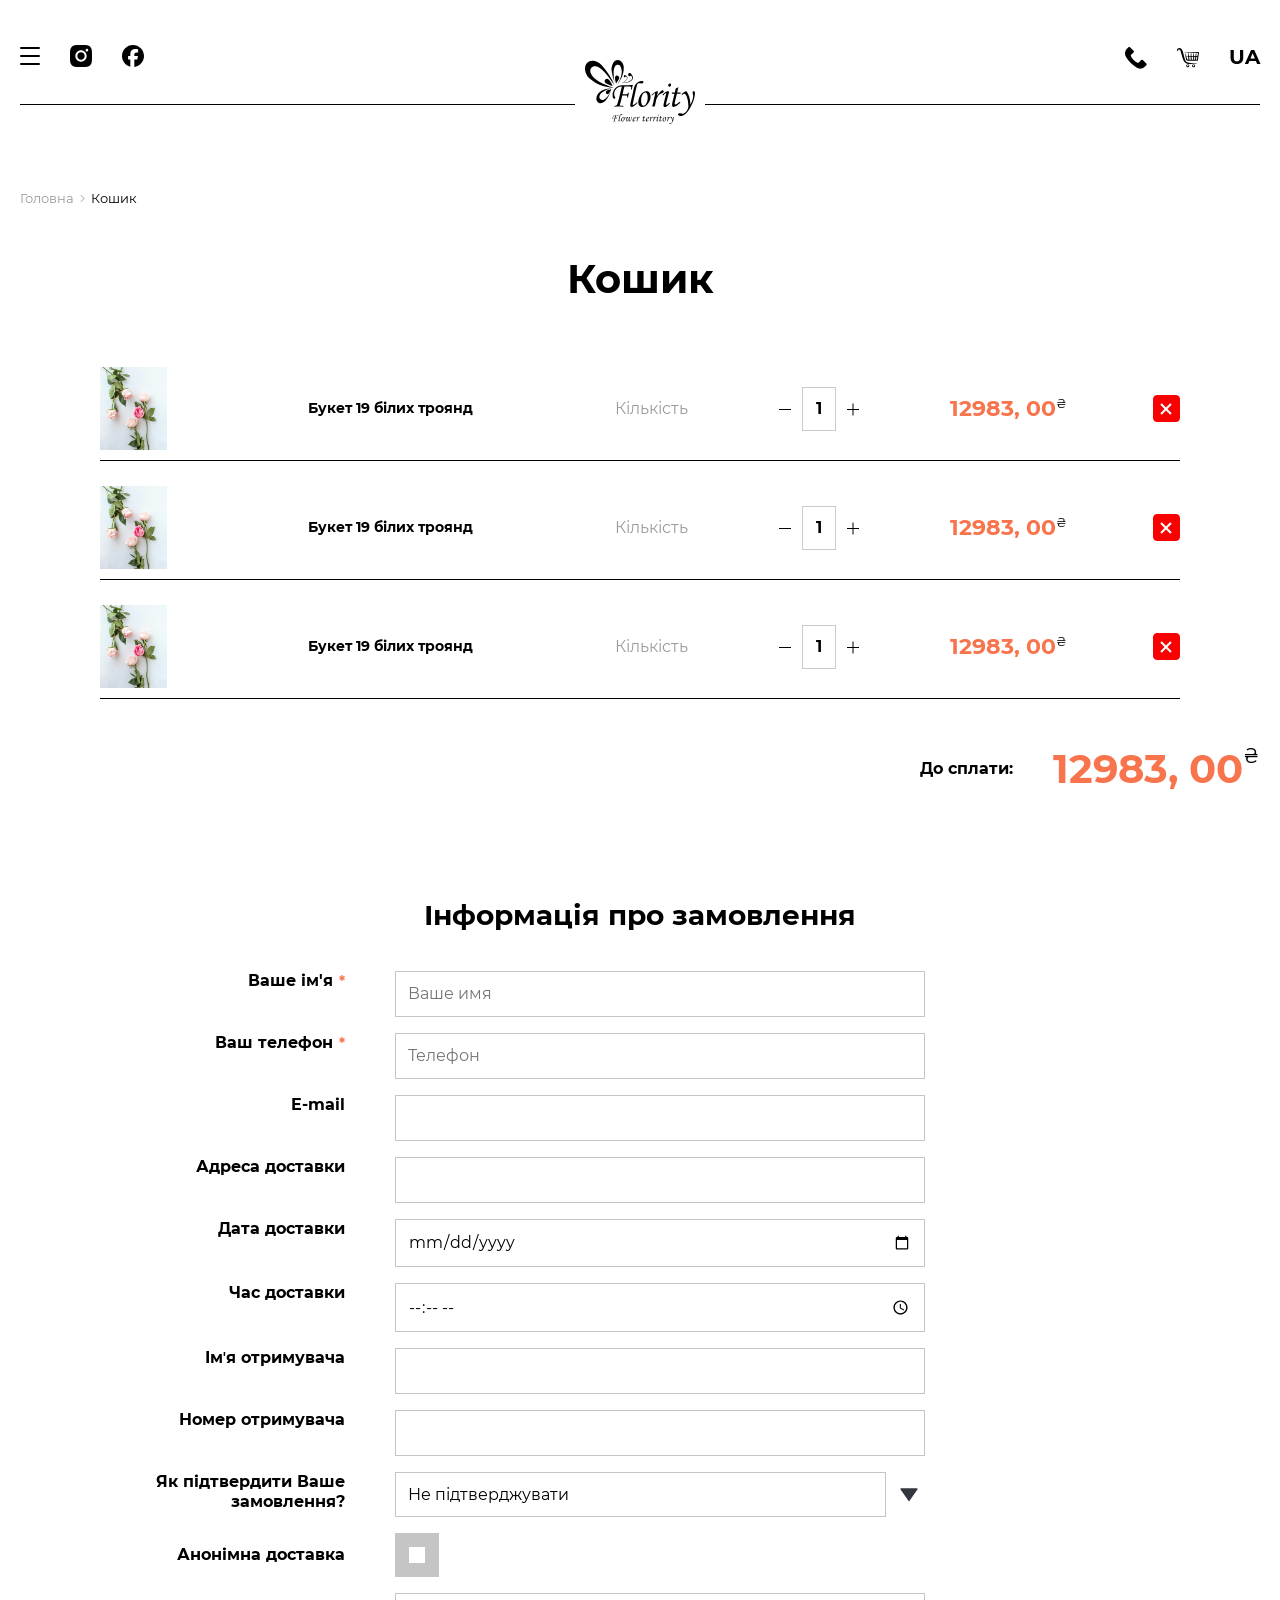
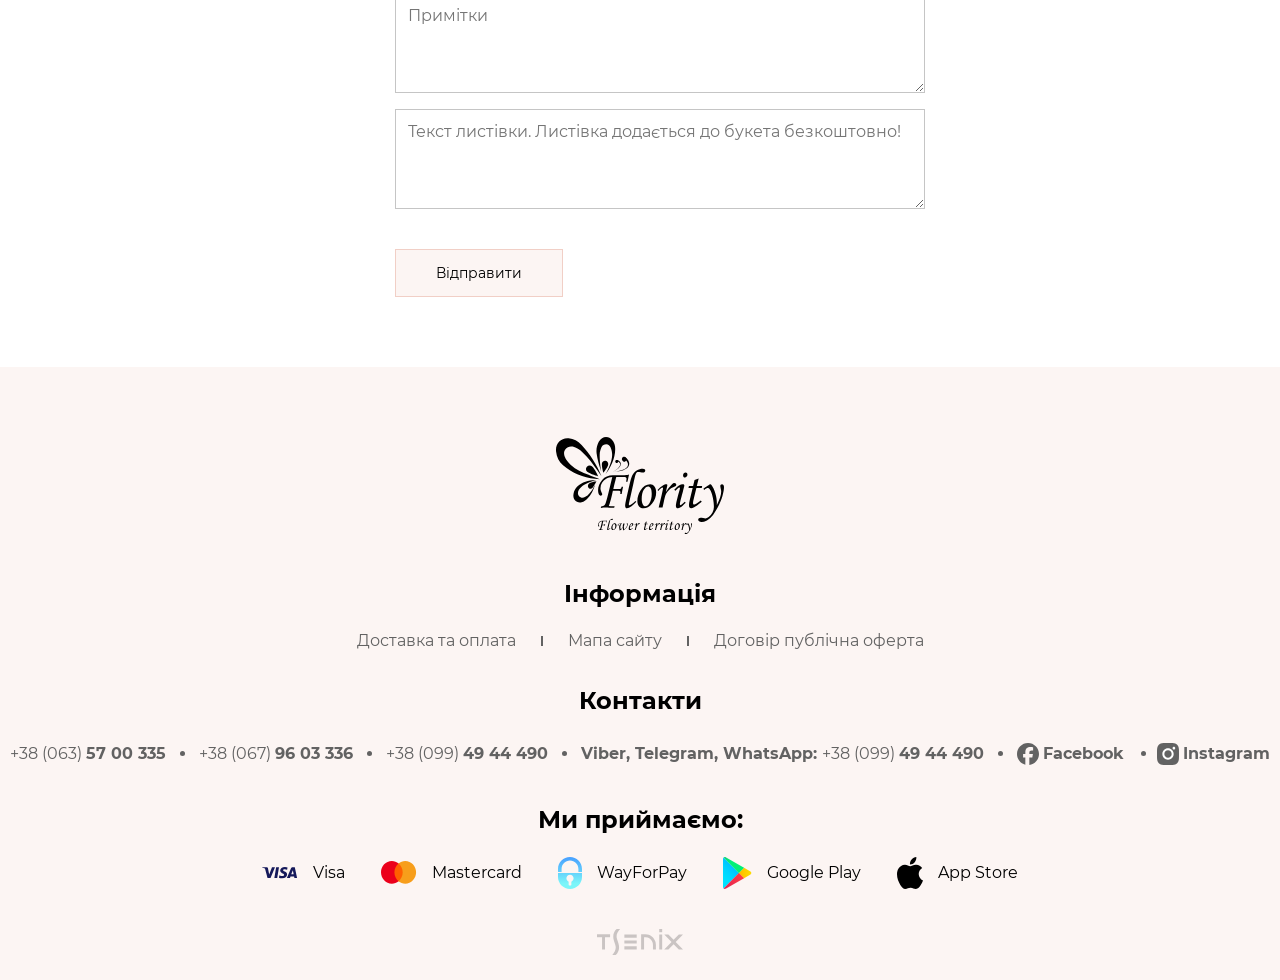
==== basket.html @ 6a873721 "first commit" ====
<!DOCTYPE html>
<html lang="en" class="">

<head>
	<title>Basket</title>
	<meta charset="UTF-8">
	<meta name="format-detection" content="telephone=no">
	<!-- <style>body{opacity: 0;}</style> -->
	<link rel="stylesheet" href="css/style.min.css?_v=20260426142828">
	<link rel="shortcut icon" href="favicon.ico">
	<!-- <meta name="robots" content="noindex, nofollow"> -->
	<meta name="viewport" content="width=device-width, initial-scale=1.0">
</head>

<body class="main">
	<div class="wrapper">
		<header class="header">
			<div class="_container">
				<div class="header__body">
					<div class="header__column">
						<div class="header__burger">
							<span></span>
							<span></span>
							<span></span>
						</div>

						<a href="#" class="header__link">
							<svg width="22" height="22" viewBox="0 0 22 22" fill="none" xmlns="http://www.w3.org/2000/svg">
								<path d="M11.0064 0C8.01837 0 7.64432 0.0128931 6.47059 0.0644657C5.30115 0.116038 4.49717 0.305138 3.80066 0.575894C3.07407 0.859543 2.45925 1.23344 1.84874 1.84802C1.23393 2.45829 0.859879 3.07287 0.576119 3.79488C0.305257 4.49541 0.116084 5.29478 0.0644909 6.46376C0.0128982 7.64134 0 8.01524 0 11.0021C0 13.9891 0.0128982 14.363 0.0644909 15.5362C0.116084 16.7052 0.305257 17.5089 0.576119 18.2051C0.859879 18.9314 1.23393 19.546 1.84874 20.1563C2.45925 20.7666 3.07407 21.1448 3.79637 21.4241C4.49717 21.6949 5.29685 21.884 6.46629 21.9355C7.64002 21.9871 8.01407 22 11.0021 22C13.9902 22 14.3643 21.9871 15.538 21.9355C16.7074 21.884 17.5114 21.6949 18.2079 21.4241C18.9302 21.1448 19.545 20.7666 20.1556 20.1563C20.7661 19.546 21.1444 18.9314 21.4239 18.2094C21.6947 17.5089 21.8839 16.7095 21.9355 15.5405C21.9871 14.3673 22 13.9934 22 11.0064C22 8.01954 21.9871 7.64563 21.9355 6.47236C21.8839 5.30338 21.6947 4.49971 21.4239 3.80348C21.153 3.07287 20.779 2.45829 20.1642 1.84802C19.5536 1.23774 18.9388 0.859543 18.2165 0.580191C17.5157 0.309435 16.716 0.120336 15.5466 0.0687634C14.3686 0.0128932 13.9945 0 11.0064 0Z" />
								<path d="M11.0065 5.35059C7.88513 5.35059 5.35278 7.88194 5.35278 11.0021C5.35278 14.1222 7.88513 16.6536 11.0065 16.6536C14.1278 16.6536 16.6602 14.1222 16.6602 11.0021C16.6602 7.88194 14.1278 5.35059 11.0065 5.35059ZM11.0065 14.668C8.98147 14.668 7.3391 13.0263 7.3391 11.0021C7.3391 8.97786 8.98147 7.33613 11.0065 7.33613C13.0315 7.33613 14.6739 8.97786 14.6739 11.0021C14.6739 13.0263 13.0315 14.668 11.0065 14.668Z" fill="white" />
								<path d="M18.2038 5.12702C18.2038 5.85763 17.6105 6.44642 16.8839 6.44642C16.153 6.44642 15.564 5.85333 15.564 5.12702C15.564 4.3964 16.1573 3.80762 16.8839 3.80762C17.6105 3.80762 18.2038 4.4007 18.2038 5.12702Z" fill="white" />
							</svg>
						</a>

						<a href="#" class="header__link">
							<svg width="22" height="22" viewBox="0 0 22 22" fill="none" xmlns="http://www.w3.org/2000/svg">
								<path d="M10.9998 0C4.92482 0 0 4.94301 0 11.0404C0 16.2179 3.55161 20.5625 8.34267 21.7558V14.4144H6.07452V11.0404H8.34267V9.58661C8.34267 5.82889 10.0371 4.08716 13.7128 4.08716C14.4097 4.08716 15.6122 4.2245 16.1041 4.3614V7.4196C15.8445 7.39221 15.3935 7.37853 14.8334 7.37853C13.0299 7.37853 12.333 8.06435 12.333 9.84716V11.0404H15.9259L15.3086 14.4144H12.333V22C17.7796 21.3398 22 16.6851 22 11.0404C21.9996 4.94301 17.0747 0 10.9998 0Z" />
							</svg>
						</a>
					</div>

					<div class="header__logo">
						<a href="index.html"><img src="img/logo.svg" alt="Flority"></a>
					</div>

					<div class="header__column">
						<a href="tel:380660000000" class="header__link">
							<svg width="20" height="20" viewBox="0 0 20 20" fill="none" xmlns="http://www.w3.org/2000/svg">
								<path d="M1.75751 1.69566L3.16025 0.292922C3.55077 -0.0976021 4.18394 -0.0976028 4.57446 0.292921L7.79183 3.51029C8.18235 3.90081 8.18235 4.53398 7.79183 4.9245L5.60475 7.11157C5.25868 7.45765 5.17288 7.98635 5.39176 8.4241C6.65706 10.9547 8.709 13.0066 11.2396 14.2719C11.6773 14.4908 12.206 14.405 12.5521 14.0589L14.7392 11.8719C15.1297 11.4813 15.7629 11.4813 16.1534 11.8719L19.3708 15.0892C19.7613 15.4798 19.7613 16.1129 19.3708 16.5034L17.968 17.9062C15.8567 20.0175 12.5141 20.2551 10.1254 18.4636L7.65382 16.6099C5.91029 15.3022 4.36147 13.7534 3.05382 12.0099L1.20014 9.53831C-0.591397 7.14958 -0.353846 3.80702 1.75751 1.69566Z" />
							</svg>
						</a>

						<a href="basket.html" class="header__link">
							<svg width="25" height="23" viewBox="0 0 25 23" fill="none" xmlns="http://www.w3.org/2000/svg">
								<path d="M18.5812 18.1425L14.183 18.2022C13.2606 18.2147 12.3851 18.1031 11.4917 17.92C8.99579 17.4085 7.82617 15.4957 6.98741 13.2699C6.55721 12.1282 6.16711 11.0234 5.83458 9.84287L4.12343 3.76761C3.94363 3.12925 3.60828 2.5521 3.12494 2.15522C2.66247 1.77555 2.07651 1.76142 1.62545 2.12654C0.935568 2.68497 0.820274 3.83113 0.439247 3.7769C0.0921669 3.72751 -0.0612964 2.75458 0.022397 2.23522C0.249803 0.824838 1.48586 -0.118003 2.91543 0.0119433C4.59738 0.164834 5.9006 1.70891 6.31698 3.2108L7.31269 6.80289L8.55208 11.547C8.82465 12.5904 9.14545 13.5791 9.6195 14.532C10.0403 15.378 10.6912 16.0177 11.5703 16.3469C12.1953 16.5809 12.804 16.7472 13.4802 16.839C15.6002 17.1265 17.6874 17.3957 19.8273 17.4526L21.8177 17.5054C22.06 17.5118 22.2849 17.6052 22.4875 17.7469C22.3479 17.8445 22.1954 17.911 22.0318 17.9321C20.8776 18.0811 19.7575 18.1266 18.5812 18.1425Z" />
								<path d="M19.1905 20.8876C19.4938 20.7344 19.6414 20.4723 19.636 20.1809C19.6308 19.9035 19.4873 19.6583 19.2237 19.5098C18.9418 19.3511 18.623 19.3408 18.321 19.4967C18.1021 19.6096 17.8889 19.8578 17.877 20.1599C17.8642 20.4805 18.0623 20.7423 18.2847 20.869C18.5717 21.0328 18.8969 21.036 19.1905 20.8876ZM20.2667 21.3477C19.5578 22.2095 18.2495 22.24 17.4839 21.4713C16.8313 20.8161 16.8934 19.8001 17.588 19.2081C18.3057 18.5965 19.3727 18.6013 20.077 19.2291C20.6944 19.7794 20.8188 20.6765 20.2667 21.3477Z" />
								<path d="M13.0521 20.2327C13.0746 19.8877 12.8522 19.636 12.6372 19.5112C12.3651 19.3533 12.0695 19.3501 11.7948 19.4646C11.5033 19.5863 11.3082 19.8574 11.291 20.1353C11.2715 20.4505 11.4399 20.7208 11.7236 20.876C11.9956 21.0248 12.3098 21.0444 12.6129 20.8874C12.8097 20.7856 13.0309 20.5591 13.0521 20.2327ZM13.5896 21.4505C12.9015 22.1662 11.7988 22.1971 11.0449 21.6053C10.2932 21.0152 10.2353 19.9304 10.9284 19.2733C11.6277 18.6105 12.7125 18.5803 13.4541 19.1963C14.1414 19.7671 14.234 20.7803 13.5896 21.4505Z" />
								<path d="M20.642 13.3871C20.5658 12.3701 20.6473 11.499 20.745 10.4853L19.4509 10.4937L19.4869 11.3573C19.5158 12.049 19.5331 12.6953 19.4162 13.3905L20.642 13.3871ZM18.4972 13.3818C18.4032 12.6845 18.3713 12.2024 18.3506 11.6176C18.3313 11.2467 18.3329 10.8556 18.3622 10.4886L16.613 10.4319L16.7215 11.675C16.7722 12.256 16.7775 12.7954 16.706 13.3961L18.4972 13.3818ZM21.5662 13.4225L22.6578 13.3826L23.0591 10.3245L21.8338 10.4487L21.7908 11.7148C21.7709 12.2999 21.6746 12.8463 21.5662 13.4225ZM15.7876 13.4119L15.5814 11.911L15.5168 10.3898L13.7103 10.2754L13.9349 11.7903C14.0136 12.3206 14.019 12.8404 14.0137 13.387L15.7876 13.4119ZM13.0692 13.3268C12.8149 12.2218 12.6972 11.2466 12.6313 10.1666L10.7609 9.99288C11.0276 11.084 11.2852 12.0581 11.5985 13.064C11.5815 13.1079 11.5697 13.2085 11.6007 13.2062C11.6317 13.2039 11.714 13.1799 11.7511 13.1839L13.0692 13.3268ZM23.2 9.43617C23.3567 8.40083 23.4962 7.49052 23.7074 6.54158C23.8035 6.2832 23.8545 6.02831 23.8532 5.75147L22.012 5.61882L21.9352 7.46017L21.8714 9.33246L23.2 9.43617ZM21.1934 7.59002L21.6515 5.59149L19.1741 5.45862L19.2098 6.16066L19.3778 9.37694L20.9026 9.319C20.9917 8.74061 21.0586 8.17785 21.1934 7.59002ZM18.6933 6.55045L18.8506 5.43907L16.1387 5.3195L16.5172 9.47737L18.3976 9.40489C18.4491 8.43211 18.5294 7.52515 18.6933 6.55045ZM15.5939 7.76298L15.8414 5.32216L14.4679 5.25886L12.904 5.21083L13.0655 6.16118L13.6011 9.58567L15.5138 9.51502L15.5939 7.76298ZM10.4923 13.689C10.2003 12.7702 10 11.871 9.85217 10.9315C9.66069 9.71427 9.49445 8.53281 9.41066 7.30473C9.37926 6.8446 9.32508 6.42368 9.51703 5.96537C9.68734 6.19575 9.7873 6.41023 9.86568 6.65927C10.1784 7.65358 10.4354 8.65248 10.6864 9.67328L12.6011 9.60909C12.5216 8.51012 12.5258 7.48823 12.5929 6.42097L12.6451 5.20103C11.1056 5.15154 9.61288 5.14304 8.0896 5.17985C7.83649 5.18596 7.57613 5.34547 7.34888 5.08646C8.13283 4.93451 8.88399 4.87053 9.65756 4.83111L11.9236 4.71576L19.9849 4.69751L23.5815 4.74882C24.0414 4.75539 25.1018 4.67571 24.992 5.43438L24.2098 10.8387C24.0819 11.7226 23.965 12.5566 23.9035 13.4397C23.8665 13.9726 23.6439 14.4216 23.0815 14.5683C22.7222 14.662 22.3106 14.7071 21.9164 14.7086L19.5705 14.7177L13.854 14.7255C12.9672 14.7267 12.1346 14.586 11.2827 14.3991C10.897 14.3144 10.6242 14.104 10.4923 13.689Z" />
							</svg>
						</a>

						<a href="#" class="header__lang">UA</a>
					</div>
				</div>
			</div>
		</header>

		<div class="menu">
			<div class="menu__header">
				<div class="menu__close">
					<svg width="20" height="20" viewBox="0 0 20 20" fill="none" xmlns="http://www.w3.org/2000/svg">
						<path d="M19 1L1 19" stroke-width="2" stroke-linecap="round" stroke-linejoin="round" />
						<path d="M1 1L19 19" stroke-width="2" stroke-linecap="round" stroke-linejoin="round" />
					</svg>
				</div>
			</div>

			<div class="menu__content">
				<nav class="menu__list">
					<a href="#" class="menu__link">Доставка квітів</a>
					<a href="category.html" class="menu__link">Категорії товарів</a>
					<a href="#" class="menu__link">Акції</a>
					<a href="feedback.html" class="menu__link">Відгуки</a>
					<a href="contact.html" class="menu__link">Контакти</a>
					<a href="info.html" class="menu__link">Як зробити замовлення</a>
				</nav>

				<div class="menu__socials">
					<a href="#" class="menu__social">
						<svg width="22" height="22" viewBox="0 0 22 22" fill="none" xmlns="http://www.w3.org/2000/svg">
							<path d="M11.0064 0C8.01837 0 7.64432 0.0128931 6.47059 0.0644657C5.30115 0.116038 4.49717 0.305138 3.80066 0.575894C3.07407 0.859543 2.45925 1.23344 1.84874 1.84802C1.23393 2.45829 0.859879 3.07287 0.576119 3.79488C0.305257 4.49541 0.116084 5.29478 0.0644909 6.46376C0.0128982 7.64134 0 8.01524 0 11.0021C0 13.9891 0.0128982 14.363 0.0644909 15.5362C0.116084 16.7052 0.305257 17.5089 0.576119 18.2051C0.859879 18.9314 1.23393 19.546 1.84874 20.1563C2.45925 20.7666 3.07407 21.1448 3.79637 21.4241C4.49717 21.6949 5.29685 21.884 6.46629 21.9355C7.64002 21.9871 8.01407 22 11.0021 22C13.9902 22 14.3643 21.9871 15.538 21.9355C16.7074 21.884 17.5114 21.6949 18.2079 21.4241C18.9302 21.1448 19.545 20.7666 20.1556 20.1563C20.7661 19.546 21.1444 18.9314 21.4239 18.2094C21.6947 17.5089 21.8839 16.7095 21.9355 15.5405C21.9871 14.3673 22 13.9934 22 11.0064C22 8.01954 21.9871 7.64563 21.9355 6.47236C21.8839 5.30338 21.6947 4.49971 21.4239 3.80348C21.153 3.07287 20.779 2.45829 20.1642 1.84802C19.5536 1.23774 18.9388 0.859543 18.2165 0.580191C17.5157 0.309435 16.716 0.120336 15.5466 0.0687634C14.3686 0.0128932 13.9945 0 11.0064 0Z" />
							<path d="M11.0065 5.35059C7.88513 5.35059 5.35278 7.88194 5.35278 11.0021C5.35278 14.1222 7.88513 16.6536 11.0065 16.6536C14.1278 16.6536 16.6602 14.1222 16.6602 11.0021C16.6602 7.88194 14.1278 5.35059 11.0065 5.35059ZM11.0065 14.668C8.98147 14.668 7.3391 13.0263 7.3391 11.0021C7.3391 8.97786 8.98147 7.33613 11.0065 7.33613C13.0315 7.33613 14.6739 8.97786 14.6739 11.0021C14.6739 13.0263 13.0315 14.668 11.0065 14.668Z" fill="white" />
							<path d="M18.2038 5.12702C18.2038 5.85763 17.6105 6.44642 16.8839 6.44642C16.153 6.44642 15.564 5.85333 15.564 5.12702C15.564 4.3964 16.1573 3.80762 16.8839 3.80762C17.6105 3.80762 18.2038 4.4007 18.2038 5.12702Z" fill="white" />
						</svg>
					</a>
					<a href="#" class="menu__social">
						<svg width="22" height="22" viewBox="0 0 22 22" fill="none" xmlns="http://www.w3.org/2000/svg">
							<path d="M10.9998 0C4.92482 0 0 4.94301 0 11.0404C0 16.2179 3.55161 20.5625 8.34267 21.7558V14.4144H6.07452V11.0404H8.34267V9.58661C8.34267 5.82889 10.0371 4.08716 13.7128 4.08716C14.4097 4.08716 15.6122 4.2245 16.1041 4.3614V7.4196C15.8445 7.39221 15.3935 7.37853 14.8334 7.37853C13.0299 7.37853 12.333 8.06435 12.333 9.84716V11.0404H15.9259L15.3086 14.4144H12.333V22C17.7796 21.3398 22 16.6851 22 11.0404C21.9996 4.94301 17.0747 0 10.9998 0Z" />
						</svg>
					</a>
				</div>
			</div>
		</div>


		<main class="page">
			<div class="breadcrumbs">
				<div class="_container">
					<ul class="breadcrumbs__list">
						<li><a href="index.html" class="breadcrumbs__item link">Головна</a></li>
						<li class="breadcrumbs__item">Кошик</li>
					</ul>
				</div>
			</div>

			<section class="basket section">
				<div class="_container">
					<h2 class="basket__title section__title big">Кошик</h2>

					<div class="basket__content">
						<ul class="basket__list">
							<li class="basket__item">
								<div class="basket__item-left">
									<div class="basket__item-image">
										<img src="img/product/image09.jpg" alt="Image">
									</div>
									<div class="basket__item-name">Букет 19 білих троянд</div>
								</div>

								<div class="basket__item-right">
									<div class="basket__item-count">Кількість</div>

									<div data-quantity class="quantity">
										<button data-quantity-minus type="button" class="quantity__button quantity__button_minus"></button>
										<div class="quantity__input">
											<input data-quantity-value type="number" name="quantity" value="1" min="1">
										</div>
										<button data-quantity-plus type="button" class="quantity__button quantity__button_plus"></button>
									</div>

									<div class="basket__item-cost">12983, 00<span>₴</span></div>

									<button class="basket__item-delete"></button>
								</div>
							</li>

							<li class="basket__item">
								<div class="basket__item-left">
									<div class="basket__item-image">
										<img src="img/product/image09.jpg" alt="Image">
									</div>
									<div class="basket__item-name">Букет 19 білих троянд</div>
								</div>

								<div class="basket__item-right">
									<div class="basket__item-count">Кількість</div>

									<div data-quantity class="quantity">
										<button data-quantity-minus type="button" class="quantity__button quantity__button_minus"></button>
										<div class="quantity__input">
											<input data-quantity-value type="number" name="quantity" value="1" min="1">
										</div>
										<button data-quantity-plus type="button" class="quantity__button quantity__button_plus"></button>
									</div>

									<div class="basket__item-cost">12983, 00<span>₴</span></div>

									<button class="basket__item-delete"></button>
								</div>
							</li>

							<li class="basket__item">
								<div class="basket__item-left">
									<div class="basket__item-image">
										<img src="img/product/image09.jpg" alt="Image">
									</div>
									<div class="basket__item-name">Букет 19 білих троянд</div>
								</div>

								<div class="basket__item-right">
									<div class="basket__item-count">Кількість</div>

									<div data-quantity class="quantity">
										<button data-quantity-minus type="button" class="quantity__button quantity__button_minus"></button>
										<div class="quantity__input">
											<input data-quantity-value type="number" name="quantity" value="1" min="1">
										</div>
										<button data-quantity-plus type="button" class="quantity__button quantity__button_plus"></button>
									</div>

									<div class="basket__item-cost">12983, 00<span>₴</span></div>

									<button class="basket__item-delete"></button>
								</div>
							</li>
						</ul>

						<div class="basket__total">
							<div class="basket__total-name">До сплати:</div>
							<div class="basket__total-cost">12983, 00<span>₴</span></div>
						</div>
					</div>
				</div>
			</section>

			<section class="order section">
				<div class="_container">
					<h2 class="order__title section__title">Інформація про замовлення</h2>

					<form class="order__form">
						<div class="order__form-row">
							<div class="order__form-name">Ваше ім'я<span>*</span></div>
							<input type="text" name="name" placeholder="Ваше имя" required class="order__form-input input">
						</div>

						<div class="order__form-row">
							<div class="order__form-name">Ваш телефон<span>*</span></div>
							<input type="tel" name="phone" placeholder="Телефон" required class="order__form-input input">
						</div>

						<div class="order__form-row">
							<div class="order__form-name">E-mail</div>
							<input type="email" name="email" placeholder="" class="order__form-input input">
						</div>

						<div class="order__form-row">
							<div class="order__form-name">Адреса доставки</div>
							<input type="text" name="adres" placeholder="" class="order__form-input input">
						</div>

						<div class="order__form-row">
							<div class="order__form-name">Дата доставки</div>
							<input type="date" name="date" placeholder="" class="order__form-input input">
						</div>

						<div class="order__form-row">
							<div class="order__form-name">Час доставки</div>
							<input type="time" name="time" placeholder="" class="order__form-input input">
						</div>

						<div class="order__form-row">
							<div class="order__form-name">Імʼя отримувача</div>
							<input type="text" name="recipient" placeholder="" class="order__form-input input">
						</div>

						<div class="order__form-row">
							<div class="order__form-name">Номер отримувача</div>
							<input type="tel" name="phone-recipient" placeholder="" class="order__form-input input">
						</div>

						<div class="order__form-row">
							<div class="order__form-name">Як підтвердити Ваше замовлення?</div>

							<select name="confirm">
								<option value="" selected>Не підтверджувати</option>
								<option value="telegram" data-asset="img/icon/telegram.svg">Telegram</option>
								<option value="viber" data-asset="img/icon/viber.svg">Viber</option>
								<option value="whatsapp" data-asset="img/icon/whatsapp.svg">WhatsApp</option>
								<option value="call" data-asset="img/icon/phone.svg">Дзвінок менеджера</option>
							</select>
						</div>

						<div class="order__check-row">
							<div class="order__check-name">Анонімна доставка</div>
							<div class="order__check-box">
								<input type="checkbox" name="delivery">
								<span></span>
							</div>
						</div>

						<div class="order__form-row">
							<div class="order__form-name"></div>
							<textarea name="note" placeholder="Примітки" class="order__form-input input"></textarea>
						</div>

						<div class="order__form-row">
							<div class="order__form-name"></div>
							<textarea name="text" placeholder="Текст листівки. Листівка додається до букета безкоштовно!" class="order__form-input input"></textarea>
						</div>

						<div class="order__form-button button">
							<input type="submit">
							<span>Відправити</span>
						</div>
					</form>
				</div>
			</section>
		</main>

		<div aria-hidden="true" class="popup">
			<div class="popup__wrapper">
				<form class="popup__content" novalidate>
					<h3 class="popup__title">Швидке замовлення</h3>

					<div class="popup__product">
						<div class="popup__product-title">Товар:</div>
						<div class="popup__product-name">Товар Букет 19 білих троянд</div>
					</div>

					<div class="popup__quantity">
						<div class="popup__quantity-title">Кількість:</div>

						<div data-quantity class="quantity">
							<button data-quantity-minus type="button" class="quantity__button quantity__button_minus"></button>
							<div class="quantity__input">
								<input data-quantity-value type="number" name="quantity" value="1" min="1">
							</div>
							<button data-quantity-plus type="button" class="quantity__button quantity__button_plus"></button>
						</div>
					</div>

					<div class="popup__cost">
						<div class="popup__cost-title">Сума:</div>
						<div class="popup__cost-total">12983, 00<span>₴</span></div>
					</div>

					<div class="popup__input-block">
						<div class="popup__input-row">
							<div class="popup__input-name">Ваше ім’я<span>*</span></div>
							<input type="text" name="name" placeholder="" class="popup__input input" autocomplete="off" required>
						</div>

						<div class="popup__input-row">
							<div class="popup__input-name">Ваш телефон<span>*</span></div>
							<input type="tel" name="phone" placeholder="Телефон" class="popup__input input" autocomplete="off" required>
						</div>
					</div>

					<div class="popup__button button">
						<input type="submit">
						<span>Замовити зараз</span>
					</div>
				</form>
			</div>
		</div>
		<footer class="footer">
			<div class="_container">
				<div class="footer__body">
					<a href="index.html" class="footer__logo">
						<img src="img/logo.svg" alt="Image">
					</a>

					<div class="footer__info">
						<h3 class="footer__title">Інформація</h3>
						<div class="footer__info-list">
							<a href="#" class="footer__info-item">Доставка та оплата</a>
							<a href="#" class="footer__info-item">Мапа сайту</a>
							<a href="#" class="footer__info-item">Договір публічна оферта</a>
						</div>
					</div>

					<div class="footer__contacts">
						<h3 class="footer__title">Контакти</h3>
						<div class="footer__contacts-body">
							<div class="footer__phones">
								<a href="tel:380635700335" class="footer__phone">+38 (063) <span>57 00 335</span></a>
								<a href="tel:380679603336" class="footer__phone">+38 (067) <span>96 03 336</span></a>
								<a href="tel:380994944490" class="footer__phone">+38 (099) <span>49 44 490</span></a>
							</div>

							<div class="footer__messanger">
								<div class="footer__messanger-title">Viber, Telegram, WhatsApp: </div>
								<div class="footer__messanger-number">+38 (099) <span>49 44 490</span></div>
							</div>
							<div class="footer__socials">
								<a href="#" class="footer__social">
									<svg width="22" height="22" viewBox="0 0 22 22" fill="none" xmlns="http://www.w3.org/2000/svg">
										<path d="M10.9998 0C4.92482 0 0 4.94301 0 11.0404C0 16.2179 3.55161 20.5625 8.34267 21.7558V14.4144H6.07452V11.0404H8.34267V9.58661C8.34267 5.82889 10.0371 4.08716 13.7128 4.08716C14.4097 4.08716 15.6122 4.2245 16.1041 4.3614V7.4196C15.8445 7.39221 15.3935 7.37853 14.8334 7.37853C13.0299 7.37853 12.333 8.06435 12.333 9.84716V11.0404H15.9259L15.3086 14.4144H12.333V22C17.7796 21.3398 22 16.6851 22 11.0404C21.9996 4.94301 17.0747 0 10.9998 0Z" />
									</svg>
									<span>Facebook</span>
								</a>
								<a href="#" class="footer__social">
									<svg width="22" height="22" viewBox="0 0 22 22" fill="none" xmlns="http://www.w3.org/2000/svg">
										<path d="M11.0064 0C8.01837 0 7.64432 0.0128931 6.47059 0.0644657C5.30115 0.116038 4.49717 0.305138 3.80066 0.575894C3.07407 0.859543 2.45925 1.23344 1.84874 1.84802C1.23393 2.45829 0.859879 3.07287 0.576119 3.79488C0.305257 4.49541 0.116084 5.29478 0.0644909 6.46376C0.0128982 7.64134 0 8.01524 0 11.0021C0 13.9891 0.0128982 14.363 0.0644909 15.5362C0.116084 16.7052 0.305257 17.5089 0.576119 18.2051C0.859879 18.9314 1.23393 19.546 1.84874 20.1563C2.45925 20.7666 3.07407 21.1448 3.79637 21.4241C4.49717 21.6949 5.29685 21.884 6.46629 21.9355C7.64002 21.9871 8.01407 22 11.0021 22C13.9902 22 14.3643 21.9871 15.538 21.9355C16.7074 21.884 17.5114 21.6949 18.2079 21.4241C18.9302 21.1448 19.545 20.7666 20.1556 20.1563C20.7661 19.546 21.1444 18.9314 21.4239 18.2094C21.6947 17.5089 21.8839 16.7095 21.9355 15.5405C21.9871 14.3673 22 13.9934 22 11.0064C22 8.01954 21.9871 7.64563 21.9355 6.47236C21.8839 5.30338 21.6947 4.49971 21.4239 3.80348C21.153 3.07287 20.779 2.45829 20.1642 1.84802C19.5536 1.23774 18.9388 0.859543 18.2165 0.580191C17.5157 0.309435 16.716 0.120336 15.5466 0.0687634C14.3686 0.0128932 13.9945 0 11.0064 0Z" />
										<path d="M11.0065 5.35059C7.88513 5.35059 5.35278 7.88194 5.35278 11.0021C5.35278 14.1222 7.88513 16.6536 11.0065 16.6536C14.1278 16.6536 16.6602 14.1222 16.6602 11.0021C16.6602 7.88194 14.1278 5.35059 11.0065 5.35059ZM11.0065 14.668C8.98147 14.668 7.3391 13.0263 7.3391 11.0021C7.3391 8.97786 8.98147 7.33613 11.0065 7.33613C13.0315 7.33613 14.6739 8.97786 14.6739 11.0021C14.6739 13.0263 13.0315 14.668 11.0065 14.668Z" fill="white" />
										<path d="M18.2038 5.12702C18.2038 5.85763 17.6105 6.44642 16.8839 6.44642C16.153 6.44642 15.564 5.85333 15.564 5.12702C15.564 4.3964 16.1573 3.80762 16.8839 3.80762C17.6105 3.80762 18.2038 4.4007 18.2038 5.12702Z" fill="white" />
									</svg>
									<span>Instagram</span>
								</a>
							</div>
						</div>
					</div>

					<div class="footer__bank">
						<h3 class="footer__title">Ми приймаємо:</h3>
						<div class="footer__bank-body">
							<div class="footer__bank-item">
								<img src="img/icon/visa.svg" alt="Image">
								<span>Visa</span>
							</div>
							<div class="footer__bank-item">
								<img src="img/icon/mastercard.svg" alt="Image">
								<span>Mastercard</span>
							</div>
							<div class="footer__bank-item">
								<img src="img/icon/wayforpay.svg" alt="Image">
								<span>WayForPay</span>
							</div>
							<div class="footer__bank-item">
								<img src="img/icon/googlepay.svg" alt="Image">
								<span>Google Play</span>
							</div>
							<div class="footer__bank-item">
								<img src="img/icon/appstore.svg" alt="Image">
								<span>App Store</span>
							</div>
						</div>
					</div>

					<a href="#" class="footer__author">
						<svg width="86" height="26" viewBox="0 0 86 26" fill="none" xmlns="http://www.w3.org/2000/svg">
							<path fill-rule="evenodd" clip-rule="evenodd" d="M39.7079 17.3101V20.3842H27.3735V17.3101H39.7079ZM39.7079 11.4538V14.5286H27.3735V11.4538H39.7079ZM39.7079 5.59882V8.67164H27.3735V5.59882H39.7079ZM65.1804 5.403V20.5787H62.2227V5.403H65.1804ZM65.1804 0.0867299V3.1609H62.2227V0.0867299H65.1804ZM13.0858 5.20718V8.28135H8.02208V20.3842H5.06368V8.28135H0V5.20718H13.0858ZM78.6989 12.9905L86 20.5794H81.8163L76.6067 15.1642L71.3986 20.5794H67.2142L74.5159 12.9905L67.2142 5.403H71.3986L76.6067 10.8162L81.8163 5.403H86L78.6989 12.9905ZM44.1146 5.20718H48.5515C54.2584 5.20718 58.9024 10.0336 58.9024 15.9658V20.3836H55.9461V15.9658C55.9461 11.7289 52.6279 8.28135 48.5515 8.28135H47.0716V20.3836H44.1146V5.20718ZM18.2568 15.8492L18.2458 15.8269L16.8532 11.5812C15.2481 6.72496 16.9778 1.97717 19.6919 0H23.0294C19.9926 3.47665 18.8815 6.53388 20.0765 10.1501L21.469 14.3958L21.48 14.4188C23.0852 19.2757 21.3528 24.0222 18.642 26H15.3052C18.3407 22.5227 19.4518 19.4654 18.2568 15.8492Z" />
						</svg>
					</a>
				</div>
			</div>
		</footer>

	</div>
	<script src="js/app.min.js?_v=20260426142828"></script>
</body>

</html>
---- css/style.min.css ----
@font-face{font-family:Montserrat;font-display:swap;src:url(../fonts/Montserrat-Bold.woff2) format("woff2");font-weight:700;font-style:normal}@font-face{font-family:Montserrat;font-display:swap;src:url(../fonts/Montserrat-Italic.woff2) format("woff2");font-weight:400;font-style:italic}@font-face{font-family:Montserrat;font-display:swap;src:url(../fonts/Montserrat-Medium.woff2) format("woff2");font-weight:500;font-style:normal}@font-face{font-family:Montserrat;font-display:swap;src:url(../fonts/Montserrat-Regular.woff2) format("woff2");font-weight:400;font-style:normal}*{padding:0;margin:0;border:0}*,*::after,*::before{box-sizing:border-box}*::after,*::before{display:inline-block}body,html{height:100%;min-width:320px}body{color:#000;font-family:Montserrat,sans-serif;font-size:1rem;line-height:1.2;-ms-text-size-adjust:100%;-moz-text-size-adjust:100%;-webkit-text-size-adjust:100%;-webkit-font-smoothing:antialiased;-moz-osx-font-smoothing:grayscale}button,input,textarea{font-family:Montserrat,sans-serif;font-size:inherit;line-height:inherit;color:inherit;background-color:rgba(0,0,0,0)}input,textarea{width:100%}label{display:inline-block}button,option,select{cursor:pointer}a{display:inline-block;color:inherit;text-decoration:none}ul li{list-style:none}img{vertical-align:top}h1,h2,h3,h4,h5,h6{font-weight:inherit;font-size:inherit}html{scroll-behavior:smooth}body{background-color:#fff}.lock body{overflow:hidden;touch-action:none;-ms-scroll-chaining:none;overscroll-behavior:none}.wrapper{min-height:100%;display:flex;flex-direction:column;overflow:hidden}@supports (overflow:clip){.wrapper{overflow:clip}}.wrapper>main{flex:1 1 auto}.wrapper>*{min-width:0}.page{margin-top:90px}._container{padding:0 20px}.header{position:fixed;z-index:20;top:0;left:0;width:100%;background-color:#fff;transition:all .5s ease}.header.scroll{box-shadow:0 0 20px rgba(0,0,0,.2)}.header__body{padding:30px 0 40px;height:90px;position:relative;display:flex;justify-content:space-between;align-items:center}.header__body::after,.header__body::before{content:"";display:block;position:absolute;bottom:0;width:calc(50% - 60px);height:1px;background-color:#000}.header__body::before{left:0}.header__body::after{right:0}.header__column{display:flex;align-items:center;gap:15px}.header__burger{display:flex;flex-direction:column;justify-content:space-between;width:20px;height:18px;cursor:pointer}.header__burger span{width:100%;height:2px;background-color:#000;border-radius:10px;transition:all .5s ease}.header__link{width:22px;height:22px}.header__link svg{width:100%;height:100%;fill:#000;transition:all .5s ease}.header__logo{position:absolute;width:calc(100% - 240px);top:50%;left:50%;-webkit-transform:translate(-50%,-50%);transform:translate(-50%,-50%)}.header__logo img{width:100%}.header__lang{font-size:20px;line-height:125%;font-weight:700;text-transform:uppercase;cursor:pointer;transition:color .5s ease}.menu{position:fixed;z-index:30;top:0;left:0;width:100%;height:100vh;background-color:#fff;-webkit-transform:translateX(-150%);transform:translateX(-150%);transition:all .5s ease}.menu.active{-webkit-transform:translateX(0);transform:translateX(0)}.menu__header{padding:30px 20px 15px}.menu__close{width:18px;height:18px;cursor:pointer}.menu__close svg{width:100%;height:100%;stroke:#000;transition:all .5s ease}.menu__content{display:flex;flex-direction:column;gap:55px;padding:15px 20px 50px;height:calc(100vh - 63px);overflow-y:auto}.menu__list{display:flex;flex-direction:column;gap:30px}.menu__link{font-size:26px;line-height:125%;font-weight:700;transition:color .5s ease}.menu__socials{display:flex;gap:25px}.menu__social{width:42px;height:42px}.menu__social svg{width:100%;height:100%;fill:#000;transition:all .5s ease}.footer{margin-top:30px;padding:60px 0;background-color:#fcf5f3}.footer__body{display:flex;flex-direction:column;align-items:center;gap:45px}.footer__logo{height:97px}.footer__logo img{height:100%}.footer__info{display:flex;flex-direction:column;align-items:center;gap:25px}.footer__title{font-size:24px;line-height:125%;font-weight:700;text-align:center}.footer__info-list{display:flex;flex-direction:column;align-items:center;gap:15px}.footer__info-item{position:relative;font-size:16px;line-height:125%;text-align:center;color:#626262;transition:color .5s ease}.footer__info-item:last-child::after{display:none}.footer__contacts{display:flex;flex-direction:column;align-items:center;gap:25px}.footer__contacts-body{display:flex;flex-direction:column;align-items:center}.footer__phones{display:flex;flex-direction:column;align-items:center}.footer__phone{position:relative;margin-bottom:33px;font-size:16px;line-height:125%;color:#626262;white-space:nowrap;transition:color .5s ease}.footer__phone span{font-weight:700;transition:color .5s ease}.footer__phone::after{content:"";position:absolute;left:calc(50% - 2.5px);top:calc(100% + 14px);width:5px;height:5px;background-color:#626262;border-radius:50%}.footer__messanger{position:relative;margin-bottom:25px;display:flex;flex-direction:column;align-items:center}.footer__messanger-title{font-size:16px;line-height:200%;font-weight:700;color:#626262;white-space:nowrap}.footer__messanger-number{font-size:16px;line-height:200%;color:#626262;white-space:nowrap}.footer__messanger-number span{font-weight:700}.footer__socials{display:flex;justify-content:center;gap:40px}.footer__social{position:relative;display:flex;align-items:center;gap:4px}.footer__social svg{fill:#626262;transition:fill .5s ease}.footer__social span{font-size:16px;line-height:200%;font-weight:700;color:#626262;transition:color .5s ease}.footer__social:first-child::after{content:"";position:absolute;left:calc(100% + 17px);top:calc(50% - 2.5px);width:5px;height:5px;background-color:#626262;border-radius:50%}.footer__bank{display:flex;flex-direction:column;align-items:center;gap:40px}.footer__bank-body{display:flex;flex-direction:column;align-items:center;gap:40px}.footer__bank-item{display:flex;align-items:center;gap:15px}.footer__bank-item span{font-size:16px;line-height:125%}.footer__author{height:26px}.footer__author svg{height:100%;fill:rgba(0,0,0,.2);transition:fill .5s ease}body::after{content:"";background-color:rgba(255,255,255,.6);position:fixed;width:100%;height:100%;top:0;left:0;opacity:0;transition:opacity .8s ease 0s;pointer-events:none;z-index:149}.popup_show body::after{opacity:1}.popup{position:fixed;top:0;left:0;bottom:0;right:0;transition:visibility .8s ease 0s;visibility:hidden;pointer-events:none}.popup.popup_show{z-index:150;visibility:visible;overflow:auto;pointer-events:auto}.popup.popup_show .popup__content{visibility:visible;-webkit-transform:scale(1);transform:scale(1)}.popup__wrapper{display:flex;flex-direction:column;align-items:center;padding:30px 0;min-height:100%;flex:1 1 auto;width:100%;display:flex;justify-content:center;align-items:center}.popup__content{display:flex;flex-direction:column;visibility:hidden;-webkit-transform:scale(0);transform:scale(0);transition:-webkit-transform .3s ease 0s;transition:transform .3s ease 0s;transition:transform .3s ease 0s,-webkit-transform .3s ease 0s;background-color:#fff;padding:40px 25px 60px;width:100%;max-width:600px;box-shadow:0 0 15px 10px rgba(0,0,0,.25)}.popup__title{margin-bottom:20px;font-size:24px;line-height:125%;font-weight:700;text-align:center}.popup__product{margin-bottom:50px;display:flex;justify-content:center;align-items:flex-start;gap:15px}.popup__product-title{line-height:125%}.popup__product-name{line-height:125%;font-weight:700}.popup__quantity{margin-bottom:10px;display:flex;justify-content:flex-end;align-items:center;gap:15px}.popup__quantity-title{line-height:125%}.popup__cost{margin-bottom:10px;display:flex;justify-content:flex-end;align-items:center;gap:15px}.popup__cost-title{line-height:125%}.popup__cost-total{display:flex;align-items:flex-start;gap:5px;font-size:22px;line-height:125%;font-weight:700;color:#f7744c}.popup__cost-total span{font-size:14px;line-height:125%;font-weight:400;color:#070707}.popup__input-block{margin-bottom:35px;display:flex;flex-direction:column;gap:10px}.popup__input-row{display:flex;align-items:flex-start;gap:20px}.popup__input-name{flex:0 0 80px;display:flex;align-items:flex-start;gap:6px;font-size:14px;line-height:125%;text-align:right}.popup__input-name span{font-size:12px;line-height:125%;font-weight:700;color:#f7744c}.popup__button{align-self:flex-end}.quantity{width:90px;height:44px;display:flex;align-items:center;gap:6px}.quantity__button{flex:0 0 22px;height:22px;position:relative;cursor:pointer}.quantity__button::after,.quantity__button::before{content:"";position:absolute;top:50%;left:50%;transition:all .3s ease 0s;margin:0 0 0 -6px;background-color:#000;width:12px;height:1px}.quantity__button_plus::before{-webkit-transform:rotate(-90deg);transform:rotate(-90deg)}.quantity__input{flex:1 1 auto;height:100%;border:1px solid #cbcbcb}.quantity__input input{padding:0 5px;height:100%;color:#000;font-size:16px;line-height:125%;font-weight:700;width:100%;text-align:center;-moz-appearance:textfield}.quantity__input input::-webkit-inner-spin-button,.quantity__input input::-webkit-outer-spin-button{-webkit-appearance:none;margin:0}.select{min-width:0;position:relative;width:100%}.select__body{position:relative}.select__title{position:relative;cursor:pointer;width:100%;padding-right:39px}._select-open .select__title::after{-webkit-transform:rotate(0);transform:rotate(0)}.select__title::after{content:"";position:absolute;right:0;top:calc(50% - 16px);width:32px;height:32px;background:url(../img/icon/arrow-select.svg) center/100% no-repeat;-webkit-transform:rotate(180deg);transform:rotate(180deg);transition:all .5s ease}.select__value{display:flex;min-width:0;align-items:center;padding:12px;text-align:left;gap:.625rem;border:1px solid #c5c5c5;transition:all .5s ease}.select__content{flex:1 1 auto;overflow:hidden;text-overflow:ellipsis;white-space:nowrap}.select__text{flex:1 1 auto;overflow:hidden;text-overflow:ellipsis;white-space:nowrap;text-align:left}.select__input{width:100%;background-color:rgba(0,0,0,0);height:100%}.select__options{min-width:100%;padding-top:16px}.select__scroll{display:flex;flex-direction:column;gap:16px}.select__option{width:100%;padding:12px;border:1px solid #c5c5c5;transition:all .5s ease}.select__option._select-selected{border-color:#ff6969}.select__row{display:flex;align-items:center;gap:12px}.select__asset img{height:20px}.input{padding:12px;font-size:16px;line-height:125%;border:1px solid #c5c5c5;outline:0;transition:all .5s ease}.input:focus{border-color:#f1cfc6}.input.error{border-color:#ff6969}textarea.input{min-height:100px}.button{position:relative;padding:10px 5px;background-color:#fcf5f3;border:1px solid #f1cfc6;transition:all .5s ease}.button input{display:inline-block;position:absolute;z-index:2;top:0;left:0;width:100%;height:100%;opacity:0;cursor:pointer}.button span{font-size:16px;line-height:125%;transition:all .5s ease}.section{padding:30px 0}.section__title{margin-bottom:35px;font-size:28px;font-weight:700;line-height:115%;text-align:center}.section__title.big{font-size:35px}.section__subtitle{margin-bottom:35px;display:flex;justify-content:center;align-items:center;gap:10px}.section__subtitle span{font-size:16px;line-height:200%;color:#5b5b5b;transition:all .5s ease}.section__subtitle svg{width:24px;height:24px;fill:#5b5b5b;transition:all .5s ease}.breadcrumbs{padding:40px 0 10px}.breadcrumbs__list{display:flex;gap:17px;padding-bottom:5px;overflow-x:auto}.breadcrumbs__item{display:flex;align-items:center;font-size:13px;line-height:125%;white-space:nowrap}.breadcrumbs__item.link{position:relative;color:#9b9b9b;transition:color .5s ease}.breadcrumbs__item.link::after{content:"";position:absolute;top:calc(50% - 6.5px);left:calc(100% + 2px);width:13px;height:13px;background:url(../img/icon/arrow-bc.svg) center/100% no-repeat}.info{padding:30px 0}.info__body{display:flex;flex-direction:column;gap:20px}.info__body h1,.info__body h2,.info__body h3,.info__body h4,.info__body h5,.info__body h6{font-weight:700;line-height:125%;text-align:center}.info__body h1{font-size:35px}.info__body h2{font-size:28px}.info__body h3{font-size:24px}.info__body h4{font-size:22px}.info__body h5{font-size:20px}.info__body h6{font-size:18px}.info__body img{display:inline-block;width:100%}.info__body p{line-height:125%}.info__body a{color:#4b5846;line-height:125%;text-decoration:underline;transition:all .5s ease}.info__body blockquote{padding:20px;line-height:125%;font-style:italic;background-color:#fdf8f7}.info__body ol,.info__body ul{display:flex;flex-direction:column;gap:5px}.info__body ol li,.info__body ul li{list-style-position:inside}.info__body ul li{list-style-type:disc}.info__body table{width:100%;border-collapse:collapse}.info__body table td,.info__body table th{padding:12px 15px;min-width:250px;line-height:135%}.info__body table th{text-align:left;color:#000;background-color:#fcf5f3;border:1px solid #f1cfc6}.info__body table td{border:1px solid #f1cfc6}.info__body table tr:nth-child(2) td{border-top:none}.info__table{padding-bottom:10px;overflow-x:auto}.main-banner{position:relative;padding:20px 0;margin:25px 0}.main-banner__image{position:absolute;z-index:1;top:50%;left:50%;width:100%;height:100%;-webkit-transform:translate(-50%,-50%);transform:translate(-50%,-50%);-o-object-fit:cover;object-fit:cover}.main-banner ._container{position:relative;z-index:2;display:flex;flex-direction:column;align-items:center}.main-banner__title{margin-bottom:25px;font-size:45px;line-height:135%;font-weight:700;text-align:center;color:#fff;text-shadow:0 4px 4px rgba(0,0,0,.45)}.main-banner__info{margin-bottom:35px;padding:0 30px;font-size:20px;font-weight:500;line-height:60px;color:#fff;background-color:rgba(255,255,255,.35);backdrop-filter:blur(6.5px);border:1px solid #fff;border-radius:40px}.main-banner__button{display:flex;align-items:center;gap:10px;padding:0 20px;background-color:#fff;border-radius:10px;box-shadow:0 8px 8px rgba(0,0,0,.45);transition:all .5s ease}.main-banner__button span{font-size:14px;font-weight:500;line-height:32px;color:#ff6969;transition:all .5s ease}.main-banner__button svg{width:15px;height:12px;fill:#ff6969;transition:all .5s ease}.products__body .swiper-wrapper{margin-bottom:35px}.products__body:not(.products__body-slider){display:flex;flex-wrap:wrap;gap:35px 20px}.products__item{position:relative;display:flex;flex-direction:column;gap:10px}.products__item:not(.swiper-slide){flex:0 0 calc(50% - 10px);width:calc(50% - 10px)}.products__item-promotion{position:absolute;z-index:2;top:6px;left:6px;width:42px;height:42px;font-size:13px;line-height:42px;text-align:center;color:#84868f;background-color:rgba(255,255,255,.5);border:1px solid #84868f;border-radius:50%}.products__item-image{position:relative;aspect-ratio:33/40;overflow:hidden}.products__item-image img{position:absolute;top:50%;left:50%;width:100%;height:100%;-webkit-transform:translate(-50%,-50%);transform:translate(-50%,-50%);-o-object-fit:cover;object-fit:cover;transition:all .5s ease}.products__item-title{flex:1 1 auto;font-size:15px;font-weight:700;line-height:120%;text-align:center;transition:color .5s ease}.products__item-cost{display:flex;justify-content:center;font-size:20px;font-weight:700;line-height:130%;color:#f7744c}.products__item-cost span{align-self:flex-start;font-size:11px;line-height:180%;font-weight:400;color:#000}.products__item-actions{display:flex;flex-direction:column;gap:10px}.products__item-btn{padding:10px;font-size:14px;line-height:120%;text-align:center;background-color:#fcf5f3;border:1px solid #f1cfc6;transition:all .5s ease}.products__pagination{display:flex;justify-content:center;gap:10px}.products__pagination .swiper-pagination-bullet{width:10px;height:10px;border:2px solid #d9d9d9;border-radius:50%;cursor:pointer;transition:all .5s ease}.products__pagination .swiper-pagination-bullet.swiper-pagination-bullet-active{border-color:#f7744c;background-color:#f7744c;cursor:default}.category__title.withSub{margin-bottom:20px}.category__body{display:flex;flex-wrap:wrap;gap:16px}.category__item{flex:0 0 100%;position:relative;aspect-ratio:35/10;display:flex;justify-content:center;align-items:center;padding:10px;overflow:hidden;transition:all .5s ease}.category__item-image{position:absolute;z-index:1;top:50%;left:50%;width:100%;height:100%;-webkit-transform:translate(-50%,-50%);transform:translate(-50%,-50%);-o-object-fit:cover;object-fit:cover;transition:all .5s ease}.category__item-title{position:relative;z-index:2;font-size:20px;line-height:160%;font-weight:700;text-align:center;text-transform:uppercase;color:#fff;text-shadow:0 1px 0 rgba(0,0,0,.6)}.about{margin:30px 0;padding:30px 0;background-color:#fcf5f3}.about__body{display:flex;flex-wrap:wrap;gap:35px 20px}.about__item{flex:0 0 calc(50% - 10px);display:flex;flex-direction:column;align-items:center;gap:15px}.about__item-icon{height:33px}.about__item-text{font-size:14px;line-height:120%;font-weight:700;text-align:center}.product__title{margin-bottom:35px;font-size:35px;line-height:125%;font-weight:700;text-align:center}.product__title.desc{display:none}.product__body{display:flex;flex-direction:column;gap:35px}.product__gallery{display:flex;flex-direction:column;gap:16px}.product__main-image{position:relative;aspect-ratio:350/440;overflow:hidden}.product__main-image img{position:absolute;top:50%;left:50%;width:100%;height:100%;-webkit-transform:translate(-50%,-50%);transform:translate(-50%,-50%);-o-object-fit:cover;object-fit:cover}.product__image{position:relative;aspect-ratio:4/5;cursor:pointer;overflow:hidden}.product__image img{position:absolute;top:50%;left:50%;width:100%;height:100%;-webkit-transform:translate(-50%,-50%);transform:translate(-50%,-50%);-o-object-fit:cover;object-fit:cover;transition:all .5s ease}.product__content{display:flex;flex-direction:column;gap:35px}.product__form{display:flex;align-items:center;flex-wrap:wrap;gap:12px}.product__quantity{display:flex;align-items:center;gap:12px}.product__quantity-title{font-size:16px;line-height:125%;color:#9b9b9b}.product__cost{display:flex;align-items:flex-start;gap:6px;font-size:33px;line-height:125%;font-weight:700;color:#f7744c}.product__cost span{font-size:12px;line-height:150%;font-weight:400;color:#070707}.product__actions{display:flex;flex-direction:column;gap:20px}.product__item-btn{width:100%;padding:16px 10px;font-size:18px;line-height:125%;text-align:center;white-space:nowrap;background-color:#fcf5f3;border:1px solid #f1cfc6;transition:all .5s ease}.product__info{display:flex;flex-direction:column;gap:25px}.product__info-block{display:flex;flex-direction:column;gap:6px}.product__info-title{font-size:22px;line-height:145%;font-weight:700}.product__info-text{font-size:16px;line-height:125%}.product__attention{display:flex;flex-direction:column;gap:11px}.product__attention-item{display:flex;align-items:center;gap:9px}.product__attention-item img{width:14px;height:14px}.product__attention-item span{font-size:16px;line-height:200%;font-weight:700;color:#f7744c}.feedback__list{display:flex;flex-direction:column;gap:16px;max-width:1080px;margin:0 auto 35px}.feedback__item{padding:15px;border-radius:7px;box-shadow:0 0 10px rgba(0,0,0,.25)}.feedback__item-header{display:flex;align-items:center;justify-content:space-between;gap:15px;margin-bottom:15px}.feedback__item-info{display:flex;align-items:center;flex-wrap:wrap;gap:10px 15px}.feedback__item-name{font-size:16px;line-height:125%;font-weight:700;white-space:nowrap}.feedback__item-date{font-size:12px;line-height:125%;color:#777;white-space:nowrap}.feedback__rate{display:flex;gap:14px}.feedback__rate.rate-01 .feedback__rate-item:first-child svg{stroke:#f2ea00;fill:#f2ea00}.feedback__rate.rate-02 .feedback__rate-item:first-child svg,.feedback__rate.rate-02 .feedback__rate-item:nth-child(2) svg{stroke:#f2ea00;fill:#f2ea00}.feedback__rate.rate-03 .feedback__rate-item:first-child svg,.feedback__rate.rate-03 .feedback__rate-item:nth-child(2) svg,.feedback__rate.rate-03 .feedback__rate-item:nth-child(3) svg{stroke:#f2ea00;fill:#f2ea00}.feedback__rate.rate-04 .feedback__rate-item:first-child svg,.feedback__rate.rate-04 .feedback__rate-item:nth-child(2) svg,.feedback__rate.rate-04 .feedback__rate-item:nth-child(3) svg,.feedback__rate.rate-04 .feedback__rate-item:nth-child(4) svg{stroke:#f2ea00;fill:#f2ea00}.feedback__rate.rate-05 .feedback__rate-item svg{stroke:#f2ea00;fill:#f2ea00}.feedback__rate-item{width:18px;height:18px}.feedback__rate-item svg{width:100%;height:100%;stroke:#bcbcbc}.feedback__item-text{font-size:15px;line-height:150%}.feedback__form{display:flex;flex-direction:column;gap:16px;max-width:750px;margin:0 auto}.feedback__form-header{display:flex;align-items:center;flex-wrap:wrap;gap:20px 15px}.feedback__form-rating{flex:0 0 100%;display:flex;justify-content:space-between;align-items:center;gap:15px}.feedback__form-rating-title{font-size:16px;line-height:125%;font-weight:700}.feedback__form-rate{display:flex;gap:10px}.feedback__form-rate-item{position:relative;width:22px;height:22px}.feedback__form-rate-item.checked svg{stroke:#f2ea00;fill:#f2ea00}.feedback__form-rate-item.hover svg{stroke:#ff6969}.feedback__form-rate-item input{position:absolute;z-index:2;top:0;left:0;width:100%;height:100%;opacity:0;cursor:pointer}.feedback__form-rate-item svg{width:100%;height:100%;stroke:#bcbcbc;transition:all .5s ease}.feedback__form-button-google{padding:13px 20px}.feedback__form-button-google span{font-size:14px}.feedback__form-button{align-self:flex-start;padding:13px 40px}.feedback__form-button span{font-size:14px}.basket__content{margin-bottom:35px;display:flex;flex-direction:column;gap:45px}.basket__list{display:flex;flex-direction:column}.basket__item{width:100%;padding:15px 0;display:flex;flex-wrap:wrap;gap:12px;border-bottom:1px solid #000}.basket__item-left{flex:0 0 100%;display:flex;align-items:center;gap:12px}.basket__item-image{flex:0 0 67px;width:67px;aspect-ratio:67/83;overflow:hidden}.basket__item-image img{width:100%;height:100%;-o-object-fit:cover;object-fit:cover}.basket__item-name{font-size:14px;line-height:125%;font-weight:700}.basket__item-right{flex:0 0 100%;display:flex;align-items:center;justify-content:space-between}.basket__item-count{font-size:16px;line-height:125%;color:#9b9b9b}.basket__item-cost{display:flex;align-items:flex-start;font-size:22px;line-height:125%;font-weight:700;color:#f7744c}.basket__item-cost span{font-size:13px;line-height:125%;font-weight:400;color:#070707}.basket__item-delete{position:relative;width:27px;height:27px;background-color:#fa0000;border:1px solid #fa0000;border-radius:4px;cursor:pointer;transition:all .5s ease}.basket__item-delete::after,.basket__item-delete::before{content:"";position:absolute;left:calc(50% - 7px);top:calc(50% - 1px);height:2px;width:14px;background-color:#fff;transition:all .5s ease}.basket__item-delete::before{-webkit-transform:rotate(45deg);transform:rotate(45deg)}.basket__item-delete::after{-webkit-transform:rotate(-45deg);transform:rotate(-45deg)}.basket__total{display:flex;align-items:center;justify-content:space-between}.basket__total-name{font-size:16px;line-height:125%;font-weight:700}.basket__total-cost{display:flex;align-items:flex-start;font-size:40px;line-height:125%;font-weight:700;color:#f7744c}.basket__total-cost span{font-size:20px;line-height:125%;font-weight:400;color:#000}.order__form{display:flex;flex-direction:column;gap:22px}.order__form-row{display:flex;flex-direction:column;gap:16px}.order__form-name{display:flex;align-items:flex-start;gap:6px;font-size:16px;line-height:125%;font-weight:700;text-align:right}.order__form-name span{font-size:14px;color:#f7744c}.order__check-row{display:flex;align-items:center;gap:50px}.order__check-name{font-size:16px;line-height:125%;font-weight:700}.order__check-box{position:relative;width:44px;height:44px}.order__check-box input{position:absolute;z-index:4;top:0;left:0;width:100%;height:100%;opacity:0}.order__check-box input:checked+span::before{opacity:1}.order__check-box span{position:relative;display:inline-block;width:100%;height:100%;background-color:#c5c5c5;transition:all .5s ease}.order__check-box span::after{content:"";position:absolute;z-index:2;top:calc(50% - 8px);left:calc(50% - 8px);width:16px;height:16px;background-color:#fff}.order__check-box span::before{content:"";position:absolute;z-index:3;top:calc(50% - 8px);left:calc(50% - 8px);width:16px;height:16px;background:url(../img/icon/check.svg) center/70% no-repeat;opacity:0}.order__form-button{margin-top:23px;align-self:flex-start;padding:13px 40px}.order__form-button span{font-size:14px}.map ._container{position:relative;height:350px;overflow:hidden}.map ._container iframe{position:absolute;top:50%;left:50%;width:100%;height:100%;-webkit-transform:translate(-50%,-50%);transform:translate(-50%,-50%);-o-object-fit:cover;object-fit:cover}.swiper{overflow:hidden}.swiper-initialized{touch-action:pan-y}.swiper-wrapper{width:100%;height:100%;box-sizing:content-box;display:flex;position:relative}.swiper-vertical .swiper-wrapper{flex-direction:column}.swiper-autoheight .swiper-wrapper{align-items:flex-start}.swiper-initialized .swiper-slide{flex-shrink:0}.swiper-android .swiper-slide,.swiper-android .swiper-wrapper{-webkit-transform:translate3d(0,0,0);transform:translate3d(0,0,0)}.swiper-button-lock{display:none!important}@media (min-width:29.99875em){.header__column{gap:20px}.basket__total{justify-content:flex-end;gap:40px}}@media (min-width:47.99875em){.menu{width:auto;background-color:rgba(252,245,243,.9);border-right:2px solid #fff;backdrop-filter:blur(11px);box-shadow:0 0 15px -5px rgba(0,0,0,.25)}.footer__phones{flex-direction:row;gap:33px;margin-bottom:14px}.footer__phone{margin-bottom:0}.footer__phone:last-child::after{display:none}.footer__phone::after{top:calc(50% - 2.5px);left:calc(100% + 14px)}.footer__messanger{flex-direction:row;gap:5px;margin-bottom:14px}.popup__wrapper{padding:30px 20px}.popup__content{padding:60px 80px}.popup__input-name{flex:0 0 150px;justify-content:flex-end}.select{max-width:530px}.select__options{min-width:auto;max-width:285px}.products__body:not(.products__body-slider){gap:35px 21px}.products__item:not(.swiper-slide){flex:0 0 calc(33.333% - 14px);width:calc(33.333% - 14px)}.category__body{gap:16px}.category__item{flex:0 0 calc(50% - 8px);aspect-ratio:64/19}.product__item-btn{flex:0 0 auto;width:auto;min-width:160px;padding:16px 40px}.feedback__form-header{flex-wrap:nowrap;justify-content:space-between}.feedback__form-rating{flex:0 0 auto;justify-content:flex-start;gap:40px}.order__form{gap:16px;max-width:1080px;margin:0 auto}.order__form-row{flex-direction:row;align-items:flex-start;gap:50px}.order__form-name{flex:0 0 245px;width:245px;justify-content:flex-end}.order__form-input{max-width:530px}.order__check-name{flex:0 0 245px;width:245px;text-align:right}.order__check-box:hover span{background-color:#ff6969}.order__form-button{margin-top:24px;margin-left:295px}}@media (min-width:47.99875em)and (min-width:79.99875em){.footer__phone:last-child::after{display:block}}@media (min-width:61.99875em){.page{margin-top:170px}._container{padding:0;margin:0 auto;width:950px}.header{padding:45px 0 20px}.header__body{padding:0;height:105px;align-items:flex-start}.header__body::after,.header__body::before{width:calc(50% - 190px);bottom:45px}.header__column{gap:30px}.header__burger:hover span{background-color:#ff6969}.header__link:hover svg{fill:#ff6969}.header__logo{width:180px;top:0;left:calc(50% - 90px)}.header__lang:hover{color:#ff6969}.menu__header{padding:50px 60px 35px}.menu__close:hover svg{stroke:#ff6969}.menu__content{padding:35px 60px 50px;height:calc(100vh - 103px)}.menu__list{gap:25px}.menu__link:hover{color:#ff6969}.menu__link{font-size:28px}.menu__social:hover svg{fill:#ff6969}.footer{margin-top:35px;padding:70px 0 25px}.footer__info-list{flex-direction:row;gap:52px}.footer__info-item::after{content:"";position:absolute;top:calc(50% - 5px);left:calc(100% + 25px);width:2px;height:10px;background-color:#626262}.footer__info-item:hover{color:#ff6969}.footer__phone:hover{color:#ff6969}.footer__social:hover svg{fill:#ff6969}.footer__social:hover span{color:#ff6969}.footer__author:hover svg{fill:#ff6969}.popup__title{margin-bottom:30px;font-size:30px}.popup__product{margin-bottom:10px}.select__title:hover .select__value{border-color:#ff6969}.select__option:hover{border-color:#ff6969}.input:hover{border-color:#f1cfc6}.button:hover{border-color:#ff6969}.button:hover span{color:#ff6969}.section{padding:35px 0}.section__title{margin-bottom:40px}.section__title.big{font-size:40px}.section__subtitle:hover span{color:#ff6969}.section__subtitle:hover svg{fill:#ff6969}.breadcrumbs{padding:20px 0 10px}.breadcrumbs__item.link:hover{color:#ff6969}.info{padding:35px 0}.info__body h1{font-size:40px}.info__body a:hover{color:#ff6969}.main-banner{margin:20px 0 35px;padding:60px 0 25px}.main-banner__info{margin-bottom:20px;font-size:30px;line-height:80px}.main-banner__button{align-self:flex-end}.main-banner__button:hover{background-color:#ff6969}.main-banner__button:hover span{color:#fff}.main-banner__button:hover svg{fill:#fff}.main-banner__button span{font-size:16px;line-height:44px}.products__item-image:hover img{-webkit-transform:translate(-50%,-50%) scale(1.1);transform:translate(-50%,-50%) scale(1.1)}.products__item-title:hover{color:#ff6969}.products__item-btn:hover{color:#ff6969;border-color:#ff6969}.products__pagination .swiper-pagination-bullet:hover{border-color:#f7744c}.category__body{gap:24px 22px}.category__item:hover{box-shadow:0 0 10px 10px rgba(0,0,0,.2)}.category__item:hover .category__item-image{-webkit-transform:translate(-50%,-50%) scale(1.1);transform:translate(-50%,-50%) scale(1.1)}.category__item{flex:0 0 calc(50% - 11px)}.about{margin:35px 0;padding:35px 0}.about__item{flex:0 0 calc(25% - 15px);gap:25px}.about__item-text{font-size:19px;max-width:300px}.product__title{margin-bottom:0;font-size:40px;text-align:left}.product__title.desc{display:block}.product__title.mobile{display:none}.product__body{flex-direction:row;gap:20px}.product__gallery{flex:0 0 calc(40% - 10px);width:calc(40% - 10px);gap:25px}.product__image:hover img{-webkit-transform:translate(-50%,-50%) scale(1.1);transform:translate(-50%,-50%) scale(1.1)}.product__content{gap:40px}.product__form{gap:56px}.product__quantity{gap:28px}.product__quantity-title{font-size:22px}.product__cost{font-size:40px}.product__cost span{font-size:20px}.product__item-btn:hover{color:#ff6969;border-color:#ff6969}.feedback__list{gap:28px;margin:0 auto 60px}.feedback__rate-item{width:24px;height:24px}.feedback__form-rate-item{width:24px;height:24px}.feedback__form-button-google{padding:16px 40px}.feedback__form-button-google span{font-size:16px}.feedback__form-button{padding:16px 40px}.feedback__form-button span{font-size:16px}.basket__item{padding:25px 0 10px;flex-wrap:nowrap;justify-content:space-between}.basket__item-left{flex:1 1 auto;justify-content:space-between}.basket__item-name{flex:1 1 auto;text-align:center}.basket__item-right{flex:1 1 auto}.basket__item-delete:hover{background-color:#fff}.basket__item-delete:hover::after,.basket__item-delete:hover::before{background-color:#fa0000}}@media (min-width:79.99875em){._container{width:1240px}.footer__body{gap:0}.footer__logo{margin-bottom:45px}.footer__info{margin-bottom:35px;gap:22px}.footer__contacts{margin-bottom:35px;gap:22px}.footer__contacts-body{flex-direction:row;gap:33px}.footer__phones{margin-bottom:0}.footer__messanger{margin-bottom:0}.footer__messanger::after{content:"";position:absolute;top:calc(50% - 2.5px);left:calc(100% + 14px);width:5px;height:5px;background-color:#626262;border-radius:50%}.footer__socials{gap:33px}.footer__bank{margin-bottom:40px;gap:22px}.footer__bank-body{flex-direction:row;gap:36px}.products__body .swiper-wrapper{margin-bottom:60px}.products__item{gap:20px}.products__item-promotion{top:14px;left:12px;width:55px;height:55px;font-size:16px;line-height:55px}.products__item-title{font-size:18px}.products__item-cost{font-size:24px}.products__item-cost span{font-size:14px;line-height:190%}.products__item-actions{margin-top:10px;flex-direction:row;gap:20px}.products__item-btn{flex:0 0 calc(50% - 10px);width:calc(50% - 10px);font-size:16px}.basket__list{width:100%;max-width:1080px;margin:0 auto}}@media (min-width:89.99875em){._container{width:1300px}.products__body:not(.products__body-slider){gap:40px 22px}.products__item:not(.swiper-slide){flex:0 0 calc(25% - 16.5px);width:calc(25% - 16.5px)}}@media (min-width:374.99px){.product__actions{flex-direction:row}.product__item-btn{flex:0 0 calc(50% - 10px);width:calc(50% - 10px)}}@media (min-width:389.99px){.header__body::after,.header__body::before{width:calc(50% - 65px)}.header__logo{width:110px;top:15px;left:calc(50% - 55px);-webkit-transform:translate(0,0);transform:translate(0,0)}}@media (any-hover:hover){.quantity__button:hover::after,.quantity__button:hover::before{background-color:#ff6969}}
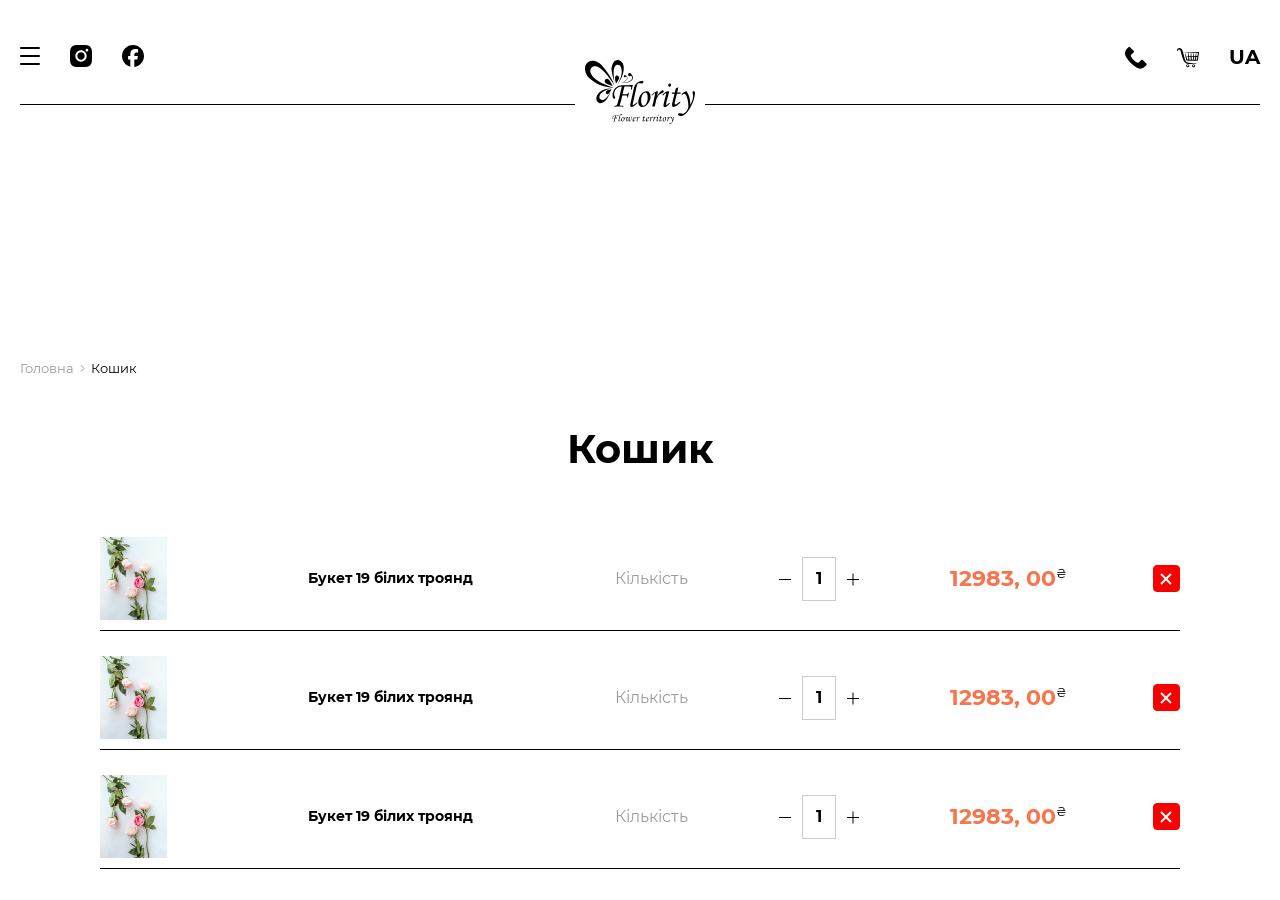
==== commit 5a3494b9: "4 commit" ====
--- a/basket.html
+++ b/basket.html
@@ -6,7 +6,7 @@
 	<meta charset="UTF-8">
 	<meta name="format-detection" content="telephone=no">
 	<!-- <style>body{opacity: 0;}</style> -->
-	<link rel="stylesheet" href="css/style.min.css?_v=20260426142828">
+	<link rel="stylesheet" href="css/style.min.css?_v=20260427140542">
 	<link rel="shortcut icon" href="favicon.ico">
 	<!-- <meta name="robots" content="noindex, nofollow"> -->
 	<meta name="viewport" content="width=device-width, initial-scale=1.0">
@@ -417,7 +417,7 @@
 		</footer>
 
 	</div>
-	<script src="js/app.min.js?_v=20260426142828"></script>
+	<script src="js/app.min.js?_v=20260427140542"></script>
 </body>
 
 </html>
--- a/css/style.min.css
+++ b/css/style.min.css
@@ -1 +1 @@
-@font-face{font-family:Montserrat;font-display:swap;src:url(../fonts/Montserrat-Bold.woff2) format("woff2");font-weight:700;font-style:normal}@font-face{font-family:Montserrat;font-display:swap;src:url(../fonts/Montserrat-Italic.woff2) format("woff2");font-weight:400;font-style:italic}@font-face{font-family:Montserrat;font-display:swap;src:url(../fonts/Montserrat-Medium.woff2) format("woff2");font-weight:500;font-style:normal}@font-face{font-family:Montserrat;font-display:swap;src:url(../fonts/Montserrat-Regular.woff2) format("woff2");font-weight:400;font-style:normal}*{padding:0;margin:0;border:0}*,*::after,*::before{box-sizing:border-box}*::after,*::before{display:inline-block}body,html{height:100%;min-width:320px}body{color:#000;font-family:Montserrat,sans-serif;font-size:1rem;line-height:1.2;-ms-text-size-adjust:100%;-moz-text-size-adjust:100%;-webkit-text-size-adjust:100%;-webkit-font-smoothing:antialiased;-moz-osx-font-smoothing:grayscale}button,input,textarea{font-family:Montserrat,sans-serif;font-size:inherit;line-height:inherit;color:inherit;background-color:rgba(0,0,0,0)}input,textarea{width:100%}label{display:inline-block}button,option,select{cursor:pointer}a{display:inline-block;color:inherit;text-decoration:none}ul li{list-style:none}img{vertical-align:top}h1,h2,h3,h4,h5,h6{font-weight:inherit;font-size:inherit}html{scroll-behavior:smooth}body{background-color:#fff}.lock body{overflow:hidden;touch-action:none;-ms-scroll-chaining:none;overscroll-behavior:none}.wrapper{min-height:100%;display:flex;flex-direction:column;overflow:hidden}@supports (overflow:clip){.wrapper{overflow:clip}}.wrapper>main{flex:1 1 auto}.wrapper>*{min-width:0}.page{margin-top:90px}._container{padding:0 20px}.header{position:fixed;z-index:20;top:0;left:0;width:100%;background-color:#fff;transition:all .5s ease}.header.scroll{box-shadow:0 0 20px rgba(0,0,0,.2)}.header__body{padding:30px 0 40px;height:90px;position:relative;display:flex;justify-content:space-between;align-items:center}.header__body::after,.header__body::before{content:"";display:block;position:absolute;bottom:0;width:calc(50% - 60px);height:1px;background-color:#000}.header__body::before{left:0}.header__body::after{right:0}.header__column{display:flex;align-items:center;gap:15px}.header__burger{display:flex;flex-direction:column;justify-content:space-between;width:20px;height:18px;cursor:pointer}.header__burger span{width:100%;height:2px;background-color:#000;border-radius:10px;transition:all .5s ease}.header__link{width:22px;height:22px}.header__link svg{width:100%;height:100%;fill:#000;transition:all .5s ease}.header__logo{position:absolute;width:calc(100% - 240px);top:50%;left:50%;-webkit-transform:translate(-50%,-50%);transform:translate(-50%,-50%)}.header__logo img{width:100%}.header__lang{font-size:20px;line-height:125%;font-weight:700;text-transform:uppercase;cursor:pointer;transition:color .5s ease}.menu{position:fixed;z-index:30;top:0;left:0;width:100%;height:100vh;background-color:#fff;-webkit-transform:translateX(-150%);transform:translateX(-150%);transition:all .5s ease}.menu.active{-webkit-transform:translateX(0);transform:translateX(0)}.menu__header{padding:30px 20px 15px}.menu__close{width:18px;height:18px;cursor:pointer}.menu__close svg{width:100%;height:100%;stroke:#000;transition:all .5s ease}.menu__content{display:flex;flex-direction:column;gap:55px;padding:15px 20px 50px;height:calc(100vh - 63px);overflow-y:auto}.menu__list{display:flex;flex-direction:column;gap:30px}.menu__link{font-size:26px;line-height:125%;font-weight:700;transition:color .5s ease}.menu__socials{display:flex;gap:25px}.menu__social{width:42px;height:42px}.menu__social svg{width:100%;height:100%;fill:#000;transition:all .5s ease}.footer{margin-top:30px;padding:60px 0;background-color:#fcf5f3}.footer__body{display:flex;flex-direction:column;align-items:center;gap:45px}.footer__logo{height:97px}.footer__logo img{height:100%}.footer__info{display:flex;flex-direction:column;align-items:center;gap:25px}.footer__title{font-size:24px;line-height:125%;font-weight:700;text-align:center}.footer__info-list{display:flex;flex-direction:column;align-items:center;gap:15px}.footer__info-item{position:relative;font-size:16px;line-height:125%;text-align:center;color:#626262;transition:color .5s ease}.footer__info-item:last-child::after{display:none}.footer__contacts{display:flex;flex-direction:column;align-items:center;gap:25px}.footer__contacts-body{display:flex;flex-direction:column;align-items:center}.footer__phones{display:flex;flex-direction:column;align-items:center}.footer__phone{position:relative;margin-bottom:33px;font-size:16px;line-height:125%;color:#626262;white-space:nowrap;transition:color .5s ease}.footer__phone span{font-weight:700;transition:color .5s ease}.footer__phone::after{content:"";position:absolute;left:calc(50% - 2.5px);top:calc(100% + 14px);width:5px;height:5px;background-color:#626262;border-radius:50%}.footer__messanger{position:relative;margin-bottom:25px;display:flex;flex-direction:column;align-items:center}.footer__messanger-title{font-size:16px;line-height:200%;font-weight:700;color:#626262;white-space:nowrap}.footer__messanger-number{font-size:16px;line-height:200%;color:#626262;white-space:nowrap}.footer__messanger-number span{font-weight:700}.footer__socials{display:flex;justify-content:center;gap:40px}.footer__social{position:relative;display:flex;align-items:center;gap:4px}.footer__social svg{fill:#626262;transition:fill .5s ease}.footer__social span{font-size:16px;line-height:200%;font-weight:700;color:#626262;transition:color .5s ease}.footer__social:first-child::after{content:"";position:absolute;left:calc(100% + 17px);top:calc(50% - 2.5px);width:5px;height:5px;background-color:#626262;border-radius:50%}.footer__bank{display:flex;flex-direction:column;align-items:center;gap:40px}.footer__bank-body{display:flex;flex-direction:column;align-items:center;gap:40px}.footer__bank-item{display:flex;align-items:center;gap:15px}.footer__bank-item span{font-size:16px;line-height:125%}.footer__author{height:26px}.footer__author svg{height:100%;fill:rgba(0,0,0,.2);transition:fill .5s ease}body::after{content:"";background-color:rgba(255,255,255,.6);position:fixed;width:100%;height:100%;top:0;left:0;opacity:0;transition:opacity .8s ease 0s;pointer-events:none;z-index:149}.popup_show body::after{opacity:1}.popup{position:fixed;top:0;left:0;bottom:0;right:0;transition:visibility .8s ease 0s;visibility:hidden;pointer-events:none}.popup.popup_show{z-index:150;visibility:visible;overflow:auto;pointer-events:auto}.popup.popup_show .popup__content{visibility:visible;-webkit-transform:scale(1);transform:scale(1)}.popup__wrapper{display:flex;flex-direction:column;align-items:center;padding:30px 0;min-height:100%;flex:1 1 auto;width:100%;display:flex;justify-content:center;align-items:center}.popup__content{display:flex;flex-direction:column;visibility:hidden;-webkit-transform:scale(0);transform:scale(0);transition:-webkit-transform .3s ease 0s;transition:transform .3s ease 0s;transition:transform .3s ease 0s,-webkit-transform .3s ease 0s;background-color:#fff;padding:40px 25px 60px;width:100%;max-width:600px;box-shadow:0 0 15px 10px rgba(0,0,0,.25)}.popup__title{margin-bottom:20px;font-size:24px;line-height:125%;font-weight:700;text-align:center}.popup__product{margin-bottom:50px;display:flex;justify-content:center;align-items:flex-start;gap:15px}.popup__product-title{line-height:125%}.popup__product-name{line-height:125%;font-weight:700}.popup__quantity{margin-bottom:10px;display:flex;justify-content:flex-end;align-items:center;gap:15px}.popup__quantity-title{line-height:125%}.popup__cost{margin-bottom:10px;display:flex;justify-content:flex-end;align-items:center;gap:15px}.popup__cost-title{line-height:125%}.popup__cost-total{display:flex;align-items:flex-start;gap:5px;font-size:22px;line-height:125%;font-weight:700;color:#f7744c}.popup__cost-total span{font-size:14px;line-height:125%;font-weight:400;color:#070707}.popup__input-block{margin-bottom:35px;display:flex;flex-direction:column;gap:10px}.popup__input-row{display:flex;align-items:flex-start;gap:20px}.popup__input-name{flex:0 0 80px;display:flex;align-items:flex-start;gap:6px;font-size:14px;line-height:125%;text-align:right}.popup__input-name span{font-size:12px;line-height:125%;font-weight:700;color:#f7744c}.popup__button{align-self:flex-end}.quantity{width:90px;height:44px;display:flex;align-items:center;gap:6px}.quantity__button{flex:0 0 22px;height:22px;position:relative;cursor:pointer}.quantity__button::after,.quantity__button::before{content:"";position:absolute;top:50%;left:50%;transition:all .3s ease 0s;margin:0 0 0 -6px;background-color:#000;width:12px;height:1px}.quantity__button_plus::before{-webkit-transform:rotate(-90deg);transform:rotate(-90deg)}.quantity__input{flex:1 1 auto;height:100%;border:1px solid #cbcbcb}.quantity__input input{padding:0 5px;height:100%;color:#000;font-size:16px;line-height:125%;font-weight:700;width:100%;text-align:center;-moz-appearance:textfield}.quantity__input input::-webkit-inner-spin-button,.quantity__input input::-webkit-outer-spin-button{-webkit-appearance:none;margin:0}.select{min-width:0;position:relative;width:100%}.select__body{position:relative}.select__title{position:relative;cursor:pointer;width:100%;padding-right:39px}._select-open .select__title::after{-webkit-transform:rotate(0);transform:rotate(0)}.select__title::after{content:"";position:absolute;right:0;top:calc(50% - 16px);width:32px;height:32px;background:url(../img/icon/arrow-select.svg) center/100% no-repeat;-webkit-transform:rotate(180deg);transform:rotate(180deg);transition:all .5s ease}.select__value{display:flex;min-width:0;align-items:center;padding:12px;text-align:left;gap:.625rem;border:1px solid #c5c5c5;transition:all .5s ease}.select__content{flex:1 1 auto;overflow:hidden;text-overflow:ellipsis;white-space:nowrap}.select__text{flex:1 1 auto;overflow:hidden;text-overflow:ellipsis;white-space:nowrap;text-align:left}.select__input{width:100%;background-color:rgba(0,0,0,0);height:100%}.select__options{min-width:100%;padding-top:16px}.select__scroll{display:flex;flex-direction:column;gap:16px}.select__option{width:100%;padding:12px;border:1px solid #c5c5c5;transition:all .5s ease}.select__option._select-selected{border-color:#ff6969}.select__row{display:flex;align-items:center;gap:12px}.select__asset img{height:20px}.input{padding:12px;font-size:16px;line-height:125%;border:1px solid #c5c5c5;outline:0;transition:all .5s ease}.input:focus{border-color:#f1cfc6}.input.error{border-color:#ff6969}textarea.input{min-height:100px}.button{position:relative;padding:10px 5px;background-color:#fcf5f3;border:1px solid #f1cfc6;transition:all .5s ease}.button input{display:inline-block;position:absolute;z-index:2;top:0;left:0;width:100%;height:100%;opacity:0;cursor:pointer}.button span{font-size:16px;line-height:125%;transition:all .5s ease}.section{padding:30px 0}.section__title{margin-bottom:35px;font-size:28px;font-weight:700;line-height:115%;text-align:center}.section__title.big{font-size:35px}.section__subtitle{margin-bottom:35px;display:flex;justify-content:center;align-items:center;gap:10px}.section__subtitle span{font-size:16px;line-height:200%;color:#5b5b5b;transition:all .5s ease}.section__subtitle svg{width:24px;height:24px;fill:#5b5b5b;transition:all .5s ease}.breadcrumbs{padding:40px 0 10px}.breadcrumbs__list{display:flex;gap:17px;padding-bottom:5px;overflow-x:auto}.breadcrumbs__item{display:flex;align-items:center;font-size:13px;line-height:125%;white-space:nowrap}.breadcrumbs__item.link{position:relative;color:#9b9b9b;transition:color .5s ease}.breadcrumbs__item.link::after{content:"";position:absolute;top:calc(50% - 6.5px);left:calc(100% + 2px);width:13px;height:13px;background:url(../img/icon/arrow-bc.svg) center/100% no-repeat}.info{padding:30px 0}.info__body{display:flex;flex-direction:column;gap:20px}.info__body h1,.info__body h2,.info__body h3,.info__body h4,.info__body h5,.info__body h6{font-weight:700;line-height:125%;text-align:center}.info__body h1{font-size:35px}.info__body h2{font-size:28px}.info__body h3{font-size:24px}.info__body h4{font-size:22px}.info__body h5{font-size:20px}.info__body h6{font-size:18px}.info__body img{display:inline-block;width:100%}.info__body p{line-height:125%}.info__body a{color:#4b5846;line-height:125%;text-decoration:underline;transition:all .5s ease}.info__body blockquote{padding:20px;line-height:125%;font-style:italic;background-color:#fdf8f7}.info__body ol,.info__body ul{display:flex;flex-direction:column;gap:5px}.info__body ol li,.info__body ul li{list-style-position:inside}.info__body ul li{list-style-type:disc}.info__body table{width:100%;border-collapse:collapse}.info__body table td,.info__body table th{padding:12px 15px;min-width:250px;line-height:135%}.info__body table th{text-align:left;color:#000;background-color:#fcf5f3;border:1px solid #f1cfc6}.info__body table td{border:1px solid #f1cfc6}.info__body table tr:nth-child(2) td{border-top:none}.info__table{padding-bottom:10px;overflow-x:auto}.main-banner{position:relative;padding:20px 0;margin:25px 0}.main-banner__image{position:absolute;z-index:1;top:50%;left:50%;width:100%;height:100%;-webkit-transform:translate(-50%,-50%);transform:translate(-50%,-50%);-o-object-fit:cover;object-fit:cover}.main-banner ._container{position:relative;z-index:2;display:flex;flex-direction:column;align-items:center}.main-banner__title{margin-bottom:25px;font-size:45px;line-height:135%;font-weight:700;text-align:center;color:#fff;text-shadow:0 4px 4px rgba(0,0,0,.45)}.main-banner__info{margin-bottom:35px;padding:0 30px;font-size:20px;font-weight:500;line-height:60px;color:#fff;background-color:rgba(255,255,255,.35);backdrop-filter:blur(6.5px);border:1px solid #fff;border-radius:40px}.main-banner__button{display:flex;align-items:center;gap:10px;padding:0 20px;background-color:#fff;border-radius:10px;box-shadow:0 8px 8px rgba(0,0,0,.45);transition:all .5s ease}.main-banner__button span{font-size:14px;font-weight:500;line-height:32px;color:#ff6969;transition:all .5s ease}.main-banner__button svg{width:15px;height:12px;fill:#ff6969;transition:all .5s ease}.products__body .swiper-wrapper{margin-bottom:35px}.products__body:not(.products__body-slider){display:flex;flex-wrap:wrap;gap:35px 20px}.products__item{position:relative;display:flex;flex-direction:column;gap:10px}.products__item:not(.swiper-slide){flex:0 0 calc(50% - 10px);width:calc(50% - 10px)}.products__item-promotion{position:absolute;z-index:2;top:6px;left:6px;width:42px;height:42px;font-size:13px;line-height:42px;text-align:center;color:#84868f;background-color:rgba(255,255,255,.5);border:1px solid #84868f;border-radius:50%}.products__item-image{position:relative;aspect-ratio:33/40;overflow:hidden}.products__item-image img{position:absolute;top:50%;left:50%;width:100%;height:100%;-webkit-transform:translate(-50%,-50%);transform:translate(-50%,-50%);-o-object-fit:cover;object-fit:cover;transition:all .5s ease}.products__item-title{flex:1 1 auto;font-size:15px;font-weight:700;line-height:120%;text-align:center;transition:color .5s ease}.products__item-cost{display:flex;justify-content:center;font-size:20px;font-weight:700;line-height:130%;color:#f7744c}.products__item-cost span{align-self:flex-start;font-size:11px;line-height:180%;font-weight:400;color:#000}.products__item-actions{display:flex;flex-direction:column;gap:10px}.products__item-btn{padding:10px;font-size:14px;line-height:120%;text-align:center;background-color:#fcf5f3;border:1px solid #f1cfc6;transition:all .5s ease}.products__pagination{display:flex;justify-content:center;gap:10px}.products__pagination .swiper-pagination-bullet{width:10px;height:10px;border:2px solid #d9d9d9;border-radius:50%;cursor:pointer;transition:all .5s ease}.products__pagination .swiper-pagination-bullet.swiper-pagination-bullet-active{border-color:#f7744c;background-color:#f7744c;cursor:default}.category__title.withSub{margin-bottom:20px}.category__body{display:flex;flex-wrap:wrap;gap:16px}.category__item{flex:0 0 100%;position:relative;aspect-ratio:35/10;display:flex;justify-content:center;align-items:center;padding:10px;overflow:hidden;transition:all .5s ease}.category__item-image{position:absolute;z-index:1;top:50%;left:50%;width:100%;height:100%;-webkit-transform:translate(-50%,-50%);transform:translate(-50%,-50%);-o-object-fit:cover;object-fit:cover;transition:all .5s ease}.category__item-title{position:relative;z-index:2;font-size:20px;line-height:160%;font-weight:700;text-align:center;text-transform:uppercase;color:#fff;text-shadow:0 1px 0 rgba(0,0,0,.6)}.about{margin:30px 0;padding:30px 0;background-color:#fcf5f3}.about__body{display:flex;flex-wrap:wrap;gap:35px 20px}.about__item{flex:0 0 calc(50% - 10px);display:flex;flex-direction:column;align-items:center;gap:15px}.about__item-icon{height:33px}.about__item-text{font-size:14px;line-height:120%;font-weight:700;text-align:center}.product__title{margin-bottom:35px;font-size:35px;line-height:125%;font-weight:700;text-align:center}.product__title.desc{display:none}.product__body{display:flex;flex-direction:column;gap:35px}.product__gallery{display:flex;flex-direction:column;gap:16px}.product__main-image{position:relative;aspect-ratio:350/440;overflow:hidden}.product__main-image img{position:absolute;top:50%;left:50%;width:100%;height:100%;-webkit-transform:translate(-50%,-50%);transform:translate(-50%,-50%);-o-object-fit:cover;object-fit:cover}.product__image{position:relative;aspect-ratio:4/5;cursor:pointer;overflow:hidden}.product__image img{position:absolute;top:50%;left:50%;width:100%;height:100%;-webkit-transform:translate(-50%,-50%);transform:translate(-50%,-50%);-o-object-fit:cover;object-fit:cover;transition:all .5s ease}.product__content{display:flex;flex-direction:column;gap:35px}.product__form{display:flex;align-items:center;flex-wrap:wrap;gap:12px}.product__quantity{display:flex;align-items:center;gap:12px}.product__quantity-title{font-size:16px;line-height:125%;color:#9b9b9b}.product__cost{display:flex;align-items:flex-start;gap:6px;font-size:33px;line-height:125%;font-weight:700;color:#f7744c}.product__cost span{font-size:12px;line-height:150%;font-weight:400;color:#070707}.product__actions{display:flex;flex-direction:column;gap:20px}.product__item-btn{width:100%;padding:16px 10px;font-size:18px;line-height:125%;text-align:center;white-space:nowrap;background-color:#fcf5f3;border:1px solid #f1cfc6;transition:all .5s ease}.product__info{display:flex;flex-direction:column;gap:25px}.product__info-block{display:flex;flex-direction:column;gap:6px}.product__info-title{font-size:22px;line-height:145%;font-weight:700}.product__info-text{font-size:16px;line-height:125%}.product__attention{display:flex;flex-direction:column;gap:11px}.product__attention-item{display:flex;align-items:center;gap:9px}.product__attention-item img{width:14px;height:14px}.product__attention-item span{font-size:16px;line-height:200%;font-weight:700;color:#f7744c}.feedback__list{display:flex;flex-direction:column;gap:16px;max-width:1080px;margin:0 auto 35px}.feedback__item{padding:15px;border-radius:7px;box-shadow:0 0 10px rgba(0,0,0,.25)}.feedback__item-header{display:flex;align-items:center;justify-content:space-between;gap:15px;margin-bottom:15px}.feedback__item-info{display:flex;align-items:center;flex-wrap:wrap;gap:10px 15px}.feedback__item-name{font-size:16px;line-height:125%;font-weight:700;white-space:nowrap}.feedback__item-date{font-size:12px;line-height:125%;color:#777;white-space:nowrap}.feedback__rate{display:flex;gap:14px}.feedback__rate.rate-01 .feedback__rate-item:first-child svg{stroke:#f2ea00;fill:#f2ea00}.feedback__rate.rate-02 .feedback__rate-item:first-child svg,.feedback__rate.rate-02 .feedback__rate-item:nth-child(2) svg{stroke:#f2ea00;fill:#f2ea00}.feedback__rate.rate-03 .feedback__rate-item:first-child svg,.feedback__rate.rate-03 .feedback__rate-item:nth-child(2) svg,.feedback__rate.rate-03 .feedback__rate-item:nth-child(3) svg{stroke:#f2ea00;fill:#f2ea00}.feedback__rate.rate-04 .feedback__rate-item:first-child svg,.feedback__rate.rate-04 .feedback__rate-item:nth-child(2) svg,.feedback__rate.rate-04 .feedback__rate-item:nth-child(3) svg,.feedback__rate.rate-04 .feedback__rate-item:nth-child(4) svg{stroke:#f2ea00;fill:#f2ea00}.feedback__rate.rate-05 .feedback__rate-item svg{stroke:#f2ea00;fill:#f2ea00}.feedback__rate-item{width:18px;height:18px}.feedback__rate-item svg{width:100%;height:100%;stroke:#bcbcbc}.feedback__item-text{font-size:15px;line-height:150%}.feedback__form{display:flex;flex-direction:column;gap:16px;max-width:750px;margin:0 auto}.feedback__form-header{display:flex;align-items:center;flex-wrap:wrap;gap:20px 15px}.feedback__form-rating{flex:0 0 100%;display:flex;justify-content:space-between;align-items:center;gap:15px}.feedback__form-rating-title{font-size:16px;line-height:125%;font-weight:700}.feedback__form-rate{display:flex;gap:10px}.feedback__form-rate-item{position:relative;width:22px;height:22px}.feedback__form-rate-item.checked svg{stroke:#f2ea00;fill:#f2ea00}.feedback__form-rate-item.hover svg{stroke:#ff6969}.feedback__form-rate-item input{position:absolute;z-index:2;top:0;left:0;width:100%;height:100%;opacity:0;cursor:pointer}.feedback__form-rate-item svg{width:100%;height:100%;stroke:#bcbcbc;transition:all .5s ease}.feedback__form-button-google{padding:13px 20px}.feedback__form-button-google span{font-size:14px}.feedback__form-button{align-self:flex-start;padding:13px 40px}.feedback__form-button span{font-size:14px}.basket__content{margin-bottom:35px;display:flex;flex-direction:column;gap:45px}.basket__list{display:flex;flex-direction:column}.basket__item{width:100%;padding:15px 0;display:flex;flex-wrap:wrap;gap:12px;border-bottom:1px solid #000}.basket__item-left{flex:0 0 100%;display:flex;align-items:center;gap:12px}.basket__item-image{flex:0 0 67px;width:67px;aspect-ratio:67/83;overflow:hidden}.basket__item-image img{width:100%;height:100%;-o-object-fit:cover;object-fit:cover}.basket__item-name{font-size:14px;line-height:125%;font-weight:700}.basket__item-right{flex:0 0 100%;display:flex;align-items:center;justify-content:space-between}.basket__item-count{font-size:16px;line-height:125%;color:#9b9b9b}.basket__item-cost{display:flex;align-items:flex-start;font-size:22px;line-height:125%;font-weight:700;color:#f7744c}.basket__item-cost span{font-size:13px;line-height:125%;font-weight:400;color:#070707}.basket__item-delete{position:relative;width:27px;height:27px;background-color:#fa0000;border:1px solid #fa0000;border-radius:4px;cursor:pointer;transition:all .5s ease}.basket__item-delete::after,.basket__item-delete::before{content:"";position:absolute;left:calc(50% - 7px);top:calc(50% - 1px);height:2px;width:14px;background-color:#fff;transition:all .5s ease}.basket__item-delete::before{-webkit-transform:rotate(45deg);transform:rotate(45deg)}.basket__item-delete::after{-webkit-transform:rotate(-45deg);transform:rotate(-45deg)}.basket__total{display:flex;align-items:center;justify-content:space-between}.basket__total-name{font-size:16px;line-height:125%;font-weight:700}.basket__total-cost{display:flex;align-items:flex-start;font-size:40px;line-height:125%;font-weight:700;color:#f7744c}.basket__total-cost span{font-size:20px;line-height:125%;font-weight:400;color:#000}.order__form{display:flex;flex-direction:column;gap:22px}.order__form-row{display:flex;flex-direction:column;gap:16px}.order__form-name{display:flex;align-items:flex-start;gap:6px;font-size:16px;line-height:125%;font-weight:700;text-align:right}.order__form-name span{font-size:14px;color:#f7744c}.order__check-row{display:flex;align-items:center;gap:50px}.order__check-name{font-size:16px;line-height:125%;font-weight:700}.order__check-box{position:relative;width:44px;height:44px}.order__check-box input{position:absolute;z-index:4;top:0;left:0;width:100%;height:100%;opacity:0}.order__check-box input:checked+span::before{opacity:1}.order__check-box span{position:relative;display:inline-block;width:100%;height:100%;background-color:#c5c5c5;transition:all .5s ease}.order__check-box span::after{content:"";position:absolute;z-index:2;top:calc(50% - 8px);left:calc(50% - 8px);width:16px;height:16px;background-color:#fff}.order__check-box span::before{content:"";position:absolute;z-index:3;top:calc(50% - 8px);left:calc(50% - 8px);width:16px;height:16px;background:url(../img/icon/check.svg) center/70% no-repeat;opacity:0}.order__form-button{margin-top:23px;align-self:flex-start;padding:13px 40px}.order__form-button span{font-size:14px}.map ._container{position:relative;height:350px;overflow:hidden}.map ._container iframe{position:absolute;top:50%;left:50%;width:100%;height:100%;-webkit-transform:translate(-50%,-50%);transform:translate(-50%,-50%);-o-object-fit:cover;object-fit:cover}.swiper{overflow:hidden}.swiper-initialized{touch-action:pan-y}.swiper-wrapper{width:100%;height:100%;box-sizing:content-box;display:flex;position:relative}.swiper-vertical .swiper-wrapper{flex-direction:column}.swiper-autoheight .swiper-wrapper{align-items:flex-start}.swiper-initialized .swiper-slide{flex-shrink:0}.swiper-android .swiper-slide,.swiper-android .swiper-wrapper{-webkit-transform:translate3d(0,0,0);transform:translate3d(0,0,0)}.swiper-button-lock{display:none!important}@media (min-width:29.99875em){.header__column{gap:20px}.basket__total{justify-content:flex-end;gap:40px}}@media (min-width:47.99875em){.menu{width:auto;background-color:rgba(252,245,243,.9);border-right:2px solid #fff;backdrop-filter:blur(11px);box-shadow:0 0 15px -5px rgba(0,0,0,.25)}.footer__phones{flex-direction:row;gap:33px;margin-bottom:14px}.footer__phone{margin-bottom:0}.footer__phone:last-child::after{display:none}.footer__phone::after{top:calc(50% - 2.5px);left:calc(100% + 14px)}.footer__messanger{flex-direction:row;gap:5px;margin-bottom:14px}.popup__wrapper{padding:30px 20px}.popup__content{padding:60px 80px}.popup__input-name{flex:0 0 150px;justify-content:flex-end}.select{max-width:530px}.select__options{min-width:auto;max-width:285px}.products__body:not(.products__body-slider){gap:35px 21px}.products__item:not(.swiper-slide){flex:0 0 calc(33.333% - 14px);width:calc(33.333% - 14px)}.category__body{gap:16px}.category__item{flex:0 0 calc(50% - 8px);aspect-ratio:64/19}.product__item-btn{flex:0 0 auto;width:auto;min-width:160px;padding:16px 40px}.feedback__form-header{flex-wrap:nowrap;justify-content:space-between}.feedback__form-rating{flex:0 0 auto;justify-content:flex-start;gap:40px}.order__form{gap:16px;max-width:1080px;margin:0 auto}.order__form-row{flex-direction:row;align-items:flex-start;gap:50px}.order__form-name{flex:0 0 245px;width:245px;justify-content:flex-end}.order__form-input{max-width:530px}.order__check-name{flex:0 0 245px;width:245px;text-align:right}.order__check-box:hover span{background-color:#ff6969}.order__form-button{margin-top:24px;margin-left:295px}}@media (min-width:47.99875em)and (min-width:79.99875em){.footer__phone:last-child::after{display:block}}@media (min-width:61.99875em){.page{margin-top:170px}._container{padding:0;margin:0 auto;width:950px}.header{padding:45px 0 20px}.header__body{padding:0;height:105px;align-items:flex-start}.header__body::after,.header__body::before{width:calc(50% - 190px);bottom:45px}.header__column{gap:30px}.header__burger:hover span{background-color:#ff6969}.header__link:hover svg{fill:#ff6969}.header__logo{width:180px;top:0;left:calc(50% - 90px)}.header__lang:hover{color:#ff6969}.menu__header{padding:50px 60px 35px}.menu__close:hover svg{stroke:#ff6969}.menu__content{padding:35px 60px 50px;height:calc(100vh - 103px)}.menu__list{gap:25px}.menu__link:hover{color:#ff6969}.menu__link{font-size:28px}.menu__social:hover svg{fill:#ff6969}.footer{margin-top:35px;padding:70px 0 25px}.footer__info-list{flex-direction:row;gap:52px}.footer__info-item::after{content:"";position:absolute;top:calc(50% - 5px);left:calc(100% + 25px);width:2px;height:10px;background-color:#626262}.footer__info-item:hover{color:#ff6969}.footer__phone:hover{color:#ff6969}.footer__social:hover svg{fill:#ff6969}.footer__social:hover span{color:#ff6969}.footer__author:hover svg{fill:#ff6969}.popup__title{margin-bottom:30px;font-size:30px}.popup__product{margin-bottom:10px}.select__title:hover .select__value{border-color:#ff6969}.select__option:hover{border-color:#ff6969}.input:hover{border-color:#f1cfc6}.button:hover{border-color:#ff6969}.button:hover span{color:#ff6969}.section{padding:35px 0}.section__title{margin-bottom:40px}.section__title.big{font-size:40px}.section__subtitle:hover span{color:#ff6969}.section__subtitle:hover svg{fill:#ff6969}.breadcrumbs{padding:20px 0 10px}.breadcrumbs__item.link:hover{color:#ff6969}.info{padding:35px 0}.info__body h1{font-size:40px}.info__body a:hover{color:#ff6969}.main-banner{margin:20px 0 35px;padding:60px 0 25px}.main-banner__info{margin-bottom:20px;font-size:30px;line-height:80px}.main-banner__button{align-self:flex-end}.main-banner__button:hover{background-color:#ff6969}.main-banner__button:hover span{color:#fff}.main-banner__button:hover svg{fill:#fff}.main-banner__button span{font-size:16px;line-height:44px}.products__item-image:hover img{-webkit-transform:translate(-50%,-50%) scale(1.1);transform:translate(-50%,-50%) scale(1.1)}.products__item-title:hover{color:#ff6969}.products__item-btn:hover{color:#ff6969;border-color:#ff6969}.products__pagination .swiper-pagination-bullet:hover{border-color:#f7744c}.category__body{gap:24px 22px}.category__item:hover{box-shadow:0 0 10px 10px rgba(0,0,0,.2)}.category__item:hover .category__item-image{-webkit-transform:translate(-50%,-50%) scale(1.1);transform:translate(-50%,-50%) scale(1.1)}.category__item{flex:0 0 calc(50% - 11px)}.about{margin:35px 0;padding:35px 0}.about__item{flex:0 0 calc(25% - 15px);gap:25px}.about__item-text{font-size:19px;max-width:300px}.product__title{margin-bottom:0;font-size:40px;text-align:left}.product__title.desc{display:block}.product__title.mobile{display:none}.product__body{flex-direction:row;gap:20px}.product__gallery{flex:0 0 calc(40% - 10px);width:calc(40% - 10px);gap:25px}.product__image:hover img{-webkit-transform:translate(-50%,-50%) scale(1.1);transform:translate(-50%,-50%) scale(1.1)}.product__content{gap:40px}.product__form{gap:56px}.product__quantity{gap:28px}.product__quantity-title{font-size:22px}.product__cost{font-size:40px}.product__cost span{font-size:20px}.product__item-btn:hover{color:#ff6969;border-color:#ff6969}.feedback__list{gap:28px;margin:0 auto 60px}.feedback__rate-item{width:24px;height:24px}.feedback__form-rate-item{width:24px;height:24px}.feedback__form-button-google{padding:16px 40px}.feedback__form-button-google span{font-size:16px}.feedback__form-button{padding:16px 40px}.feedback__form-button span{font-size:16px}.basket__item{padding:25px 0 10px;flex-wrap:nowrap;justify-content:space-between}.basket__item-left{flex:1 1 auto;justify-content:space-between}.basket__item-name{flex:1 1 auto;text-align:center}.basket__item-right{flex:1 1 auto}.basket__item-delete:hover{background-color:#fff}.basket__item-delete:hover::after,.basket__item-delete:hover::before{background-color:#fa0000}}@media (min-width:79.99875em){._container{width:1240px}.footer__body{gap:0}.footer__logo{margin-bottom:45px}.footer__info{margin-bottom:35px;gap:22px}.footer__contacts{margin-bottom:35px;gap:22px}.footer__contacts-body{flex-direction:row;gap:33px}.footer__phones{margin-bottom:0}.footer__messanger{margin-bottom:0}.footer__messanger::after{content:"";position:absolute;top:calc(50% - 2.5px);left:calc(100% + 14px);width:5px;height:5px;background-color:#626262;border-radius:50%}.footer__socials{gap:33px}.footer__bank{margin-bottom:40px;gap:22px}.footer__bank-body{flex-direction:row;gap:36px}.products__body .swiper-wrapper{margin-bottom:60px}.products__item{gap:20px}.products__item-promotion{top:14px;left:12px;width:55px;height:55px;font-size:16px;line-height:55px}.products__item-title{font-size:18px}.products__item-cost{font-size:24px}.products__item-cost span{font-size:14px;line-height:190%}.products__item-actions{margin-top:10px;flex-direction:row;gap:20px}.products__item-btn{flex:0 0 calc(50% - 10px);width:calc(50% - 10px);font-size:16px}.basket__list{width:100%;max-width:1080px;margin:0 auto}}@media (min-width:89.99875em){._container{width:1300px}.products__body:not(.products__body-slider){gap:40px 22px}.products__item:not(.swiper-slide){flex:0 0 calc(25% - 16.5px);width:calc(25% - 16.5px)}}@media (min-width:374.99px){.product__actions{flex-direction:row}.product__item-btn{flex:0 0 calc(50% - 10px);width:calc(50% - 10px)}}@media (min-width:389.99px){.header__body::after,.header__body::before{width:calc(50% - 65px)}.header__logo{width:110px;top:15px;left:calc(50% - 55px);-webkit-transform:translate(0,0);transform:translate(0,0)}}@media (any-hover:hover){.quantity__button:hover::after,.quantity__button:hover::before{background-color:#ff6969}}+@font-face{font-family:Montserrat;font-display:swap;src:url(../fonts/Montserrat-Bold.woff2) format("woff2");font-weight:700;font-style:normal}@font-face{font-family:Montserrat;font-display:swap;src:url(../fonts/Montserrat-Italic.woff2) format("woff2");font-weight:400;font-style:italic}@font-face{font-family:Montserrat;font-display:swap;src:url(../fonts/Montserrat-Medium.woff2) format("woff2");font-weight:500;font-style:normal}@font-face{font-family:Montserrat;font-display:swap;src:url(../fonts/Montserrat-Regular.woff2) format("woff2");font-weight:400;font-style:normal}*{padding:0;margin:0;border:0}*,*::after,*::before{box-sizing:border-box}*::after,*::before{display:inline-block}body,html{height:100%;overflow:hidden;min-width:320px}body{color:#000;font-family:Montserrat,sans-serif;font-size:1rem;line-height:1.2;-ms-text-size-adjust:100%;-moz-text-size-adjust:100%;-webkit-text-size-adjust:100%;-webkit-font-smoothing:antialiased;-moz-osx-font-smoothing:grayscale}button,input,textarea{font-family:Montserrat,sans-serif;font-size:inherit;line-height:inherit;color:inherit;background-color:rgba(0,0,0,0)}input,textarea{width:100%}label{display:inline-block}button,option,select{cursor:pointer}a{display:inline-block;color:inherit;text-decoration:none}ul li{list-style:none}img{vertical-align:top}h1,h2,h3,h4,h5,h6{font-weight:inherit;font-size:inherit}.wrapper{height:100%;display:flex;flex-direction:column;overflow-y:auto;-webkit-overflow-scrolling:touch}.wrapper>main{flex:1 1 auto}.wrapper>*{min-width:0}.lock .wrapper{overflow:hidden;touch-action:none;-ms-scroll-chaining:none;overscroll-behavior:none}.page{margin-top:90px}._container{padding:0 20px}.header{position:sticky;z-index:20;top:0;left:0;width:100%;background-color:#fff;padding-top:env(safe-area-inset-top);transition:all .5s ease}.header::before{content:"";position:absolute;top:calc(-1*env(safe-area-inset-top));left:0;width:100%;height:env(safe-area-inset-top);background-color:#fff;z-index:-1}.header.scroll{box-shadow:0 0 20px rgba(0,0,0,.2)}.header__body{padding:30px 0 40px;height:90px;position:relative;display:flex;justify-content:space-between;align-items:center}.header__body::after,.header__body::before{content:"";display:block;position:absolute;bottom:0;width:calc(50% - 60px);height:1px;background-color:#000}.header__body::before{left:0}.header__body::after{right:0}.header__column{display:flex;align-items:center;gap:15px}.header__burger{display:flex;flex-direction:column;justify-content:space-between;width:20px;height:18px;cursor:pointer}.header__burger span{width:100%;height:2px;background-color:#000;border-radius:10px;transition:all .5s ease}.header__link{width:22px;height:22px}.header__link svg{width:100%;height:100%;fill:#000;transition:all .5s ease}.header__logo{position:absolute;width:calc(100% - 240px);top:50%;left:50%;-webkit-transform:translate(-50%,-50%);transform:translate(-50%,-50%)}.header__logo img{width:100%}.header__lang{font-size:20px;line-height:125%;font-weight:700;text-transform:uppercase;cursor:pointer;transition:color .5s ease}.menu{position:fixed;z-index:30;top:0;left:0;width:100%;height:100vh;background-color:#fff;-webkit-transform:translateX(-150%);transform:translateX(-150%);transition:all .5s ease}.menu.active{-webkit-transform:translateX(0);transform:translateX(0)}.menu__header{padding:30px 20px 15px}.menu__close{width:18px;height:18px;cursor:pointer}.menu__close svg{width:100%;height:100%;stroke:#000;transition:all .5s ease}.menu__content{display:flex;flex-direction:column;gap:55px;padding:15px 20px 50px;height:calc(100vh - 63px);overflow-y:auto}.menu__list{display:flex;flex-direction:column;gap:30px}.menu__link{font-size:26px;line-height:125%;font-weight:700;transition:color .5s ease}.menu__socials{display:flex;gap:25px}.menu__social{width:42px;height:42px}.menu__social svg{width:100%;height:100%;fill:#000;transition:all .5s ease}.footer{margin-top:30px;padding:60px 0;background-color:#fcf5f3}.footer__body{display:flex;flex-direction:column;align-items:center;gap:45px}.footer__logo{height:97px}.footer__logo img{height:100%}.footer__info{display:flex;flex-direction:column;align-items:center;gap:25px}.footer__title{font-size:24px;line-height:125%;font-weight:700;text-align:center}.footer__info-list{display:flex;flex-direction:column;align-items:center;gap:15px}.footer__info-item{position:relative;font-size:16px;line-height:125%;text-align:center;color:#626262;transition:color .5s ease}.footer__info-item:last-child::after{display:none}.footer__contacts{display:flex;flex-direction:column;align-items:center;gap:25px}.footer__contacts-body{display:flex;flex-direction:column;align-items:center}.footer__phones{display:flex;flex-direction:column;align-items:center}.footer__phone{position:relative;margin-bottom:33px;font-size:16px;line-height:125%;color:#626262;white-space:nowrap;transition:color .5s ease}.footer__phone span{font-weight:700;transition:color .5s ease}.footer__phone::after{content:"";position:absolute;left:calc(50% - 2.5px);top:calc(100% + 14px);width:5px;height:5px;background-color:#626262;border-radius:50%}.footer__messanger{position:relative;margin-bottom:25px;display:flex;flex-direction:column;align-items:center}.footer__messanger-title{font-size:16px;line-height:200%;font-weight:700;color:#626262;white-space:nowrap}.footer__messanger-number{font-size:16px;line-height:200%;color:#626262;white-space:nowrap}.footer__messanger-number span{font-weight:700}.footer__socials{display:flex;justify-content:center;gap:40px}.footer__social{position:relative;display:flex;align-items:center;gap:4px}.footer__social svg{fill:#626262;transition:fill .5s ease}.footer__social span{font-size:16px;line-height:200%;font-weight:700;color:#626262;transition:color .5s ease}.footer__social:first-child::after{content:"";position:absolute;left:calc(100% + 17px);top:calc(50% - 2.5px);width:5px;height:5px;background-color:#626262;border-radius:50%}.footer__bank{display:flex;flex-direction:column;align-items:center;gap:40px}.footer__bank-body{display:flex;flex-direction:column;align-items:center;gap:40px}.footer__bank-item{display:flex;align-items:center;gap:15px}.footer__bank-item span{font-size:16px;line-height:125%}.footer__author{height:26px}.footer__author svg{height:100%;fill:rgba(0,0,0,.2);transition:fill .5s ease}body::after{content:"";background-color:rgba(255,255,255,.6);position:fixed;width:100%;height:100%;top:0;left:0;opacity:0;transition:opacity .8s ease 0s;pointer-events:none;z-index:149}.popup_show body::after{opacity:1}.popup{position:fixed;top:0;left:0;bottom:0;right:0;transition:visibility .8s ease 0s;visibility:hidden;pointer-events:none}.popup.popup_show{z-index:150;visibility:visible;overflow:auto;pointer-events:auto}.popup.popup_show .popup__content{visibility:visible;-webkit-transform:scale(1);transform:scale(1)}.popup__wrapper{display:flex;flex-direction:column;align-items:center;padding:30px 0;min-height:100%;flex:1 1 auto;width:100%;display:flex;justify-content:center;align-items:center}.popup__content{display:flex;flex-direction:column;visibility:hidden;-webkit-transform:scale(0);transform:scale(0);transition:-webkit-transform .3s ease 0s;transition:transform .3s ease 0s;transition:transform .3s ease 0s,-webkit-transform .3s ease 0s;background-color:#fff;padding:40px 25px 60px;width:100%;max-width:600px;box-shadow:0 0 15px 10px rgba(0,0,0,.25)}.popup__title{margin-bottom:20px;font-size:24px;line-height:125%;font-weight:700;text-align:center}.popup__product{margin-bottom:50px;display:flex;justify-content:center;align-items:flex-start;gap:15px}.popup__product-title{line-height:125%}.popup__product-name{line-height:125%;font-weight:700}.popup__quantity{margin-bottom:10px;display:flex;justify-content:flex-end;align-items:center;gap:15px}.popup__quantity-title{line-height:125%}.popup__cost{margin-bottom:10px;display:flex;justify-content:flex-end;align-items:center;gap:15px}.popup__cost-title{line-height:125%}.popup__cost-total{display:flex;align-items:flex-start;gap:5px;font-size:22px;line-height:125%;font-weight:700;color:#f7744c}.popup__cost-total span{font-size:14px;line-height:125%;font-weight:400;color:#070707}.popup__input-block{margin-bottom:35px;display:flex;flex-direction:column;gap:10px}.popup__input-row{display:flex;align-items:flex-start;gap:20px}.popup__input-name{flex:0 0 80px;display:flex;align-items:flex-start;gap:6px;font-size:14px;line-height:125%;text-align:right}.popup__input-name span{font-size:12px;line-height:125%;font-weight:700;color:#f7744c}.popup__button{align-self:flex-end}.quantity{width:90px;height:44px;display:flex;align-items:center;gap:6px}.quantity__button{flex:0 0 22px;height:22px;position:relative;cursor:pointer}.quantity__button::after,.quantity__button::before{content:"";position:absolute;top:50%;left:50%;transition:all .3s ease 0s;margin:0 0 0 -6px;background-color:#000;width:12px;height:1px}.quantity__button_plus::before{-webkit-transform:rotate(-90deg);transform:rotate(-90deg)}.quantity__input{flex:1 1 auto;height:100%;border:1px solid #cbcbcb}.quantity__input input{padding:0 5px;height:100%;color:#000;font-size:16px;line-height:125%;font-weight:700;width:100%;text-align:center;-moz-appearance:textfield}.quantity__input input::-webkit-inner-spin-button,.quantity__input input::-webkit-outer-spin-button{-webkit-appearance:none;margin:0}.select{min-width:0;position:relative;width:100%}.select__body{position:relative}.select__title{position:relative;cursor:pointer;width:100%;padding-right:39px}._select-open .select__title::after{-webkit-transform:rotate(0);transform:rotate(0)}.select__title::after{content:"";position:absolute;right:0;top:calc(50% - 16px);width:32px;height:32px;background:url(../img/icon/arrow-select.svg) center/100% no-repeat;-webkit-transform:rotate(180deg);transform:rotate(180deg);transition:all .5s ease}.select__value{display:flex;min-width:0;align-items:center;padding:12px;text-align:left;gap:.625rem;border:1px solid #c5c5c5;transition:all .5s ease}.select__content{flex:1 1 auto;overflow:hidden;text-overflow:ellipsis;white-space:nowrap}.select__text{flex:1 1 auto;overflow:hidden;text-overflow:ellipsis;white-space:nowrap;text-align:left}.select__input{width:100%;background-color:rgba(0,0,0,0);height:100%}.select__options{min-width:100%;padding-top:16px}.select__scroll{display:flex;flex-direction:column;gap:16px}.select__option{width:100%;padding:12px;border:1px solid #c5c5c5;transition:all .5s ease}.select__option._select-selected{border-color:#ff6969}.select__row{display:flex;align-items:center;gap:12px}.select__asset img{height:20px}.input{padding:12px;font-size:16px;line-height:125%;border:1px solid #c5c5c5;outline:0;transition:all .5s ease}.input:focus{border-color:#f1cfc6}.input.error{border-color:#ff6969}textarea.input{min-height:100px}.button{position:relative;padding:10px 5px;background-color:#fcf5f3;border:1px solid #f1cfc6;transition:all .5s ease}.button input{display:inline-block;position:absolute;z-index:2;top:0;left:0;width:100%;height:100%;opacity:0;cursor:pointer}.button span{font-size:16px;line-height:125%;transition:all .5s ease}.section{padding:30px 0}.section__title{margin-bottom:35px;font-size:28px;font-weight:700;line-height:115%;text-align:center}.section__title.big{font-size:35px}.section__subtitle{margin-bottom:35px;display:flex;justify-content:center;align-items:center;gap:10px}.section__subtitle span{font-size:16px;line-height:200%;color:#5b5b5b;transition:all .5s ease}.section__subtitle svg{width:24px;height:24px;fill:#5b5b5b;transition:all .5s ease}.breadcrumbs{padding:40px 0 10px}.breadcrumbs__list{display:flex;gap:17px;padding-bottom:5px;overflow-x:auto}.breadcrumbs__item{display:flex;align-items:center;font-size:13px;line-height:125%;white-space:nowrap}.breadcrumbs__item.link{position:relative;color:#9b9b9b;transition:color .5s ease}.breadcrumbs__item.link::after{content:"";position:absolute;top:calc(50% - 6.5px);left:calc(100% + 2px);width:13px;height:13px;background:url(../img/icon/arrow-bc.svg) center/100% no-repeat}.info{padding:30px 0}.info__body{display:flex;flex-direction:column;gap:20px}.info__body h1,.info__body h2,.info__body h3,.info__body h4,.info__body h5,.info__body h6{font-weight:700;line-height:125%;text-align:center}.info__body h1{font-size:35px}.info__body h2{font-size:28px}.info__body h3{font-size:24px}.info__body h4{font-size:22px}.info__body h5{font-size:20px}.info__body h6{font-size:18px}.info__body img{display:inline-block;width:100%}.info__body p{line-height:125%}.info__body a{color:#4b5846;line-height:125%;text-decoration:underline;transition:all .5s ease}.info__body blockquote{padding:20px;line-height:125%;font-style:italic;background-color:#fdf8f7}.info__body ol,.info__body ul{display:flex;flex-direction:column;gap:5px}.info__body ol li,.info__body ul li{list-style-position:inside}.info__body ul li{list-style-type:disc}.info__body table{width:100%;border-collapse:collapse}.info__body table td,.info__body table th{padding:12px 15px;min-width:250px;line-height:135%}.info__body table th{text-align:left;color:#000;background-color:#fcf5f3;border:1px solid #f1cfc6}.info__body table td{border:1px solid #f1cfc6}.info__body table tr:nth-child(2) td{border-top:none}.info__table{padding-bottom:10px;overflow-x:auto}.main-banner{position:relative;padding:20px 0;margin:25px 0}.main-banner__image{position:absolute;z-index:1;top:50%;left:50%;width:100%;height:100%;-webkit-transform:translate(-50%,-50%);transform:translate(-50%,-50%);-o-object-fit:cover;object-fit:cover}.main-banner ._container{position:relative;z-index:2;display:flex;flex-direction:column;align-items:center}.main-banner__title{margin-bottom:25px;font-size:45px;line-height:135%;font-weight:700;text-align:center;color:#fff;text-shadow:0 4px 4px rgba(0,0,0,.45)}.main-banner__info{margin-bottom:35px;padding:0 30px;font-size:20px;font-weight:500;line-height:60px;color:#fff;background-color:rgba(255,255,255,.35);backdrop-filter:blur(6.5px);border:1px solid #fff;border-radius:40px}.main-banner__button{display:flex;align-items:center;gap:10px;padding:0 20px;background-color:#fff;border-radius:10px;box-shadow:0 8px 8px rgba(0,0,0,.45);transition:all .5s ease}.main-banner__button span{font-size:14px;font-weight:500;line-height:32px;color:#ff6969;transition:all .5s ease}.main-banner__button svg{width:15px;height:12px;fill:#ff6969;transition:all .5s ease}.products__body .swiper-wrapper{margin-bottom:35px}.products__body:not(.products__body-slider){display:flex;flex-wrap:wrap;gap:35px 20px}.products__item{position:relative;display:flex;flex-direction:column;gap:10px}.products__item:not(.swiper-slide){flex:0 0 calc(50% - 10px);width:calc(50% - 10px)}.products__item-promotion{position:absolute;z-index:2;top:6px;left:6px;width:42px;height:42px;font-size:13px;line-height:42px;text-align:center;color:#84868f;background-color:rgba(255,255,255,.5);border:1px solid #84868f;border-radius:50%}.products__item-image{position:relative;aspect-ratio:33/40;overflow:hidden}.products__item-image img{position:absolute;top:50%;left:50%;width:100%;height:100%;-webkit-transform:translate(-50%,-50%);transform:translate(-50%,-50%);-o-object-fit:cover;object-fit:cover;transition:all .5s ease}.products__item-title{flex:1 1 auto;font-size:15px;font-weight:700;line-height:120%;text-align:center;transition:color .5s ease}.products__item-cost{display:flex;justify-content:center;font-size:20px;font-weight:700;line-height:130%;color:#f7744c}.products__item-cost span{align-self:flex-start;font-size:11px;line-height:180%;font-weight:400;color:#000}.products__item-actions{display:flex;flex-direction:column;gap:10px}.products__item-btn{padding:10px;font-size:14px;line-height:120%;text-align:center;background-color:#fcf5f3;border:1px solid #f1cfc6;transition:all .5s ease}.products__pagination{display:flex;justify-content:center;gap:10px}.products__pagination .swiper-pagination-bullet{width:10px;height:10px;border:2px solid #d9d9d9;border-radius:50%;cursor:pointer;transition:all .5s ease}.products__pagination .swiper-pagination-bullet.swiper-pagination-bullet-active{border-color:#f7744c;background-color:#f7744c;cursor:default}.category__title.withSub{margin-bottom:20px}.category__body{display:flex;flex-wrap:wrap;gap:16px}.category__item{flex:0 0 100%;position:relative;aspect-ratio:35/10;display:flex;justify-content:center;align-items:center;padding:10px;overflow:hidden;transition:all .5s ease}.category__item-image{position:absolute;z-index:1;top:50%;left:50%;width:100%;height:100%;-webkit-transform:translate(-50%,-50%);transform:translate(-50%,-50%);-o-object-fit:cover;object-fit:cover;transition:all .5s ease}.category__item-title{position:relative;z-index:2;font-size:20px;line-height:160%;font-weight:700;text-align:center;text-transform:uppercase;color:#fff;text-shadow:0 1px 0 rgba(0,0,0,.6)}.about{margin:30px 0;padding:30px 0;background-color:#fcf5f3}.about__body{display:flex;flex-wrap:wrap;gap:35px 20px}.about__item{flex:0 0 calc(50% - 10px);display:flex;flex-direction:column;align-items:center;gap:15px}.about__item-icon{height:33px}.about__item-text{font-size:14px;line-height:120%;font-weight:700;text-align:center}.product__title{margin-bottom:35px;font-size:35px;line-height:125%;font-weight:700;text-align:center}.product__title.desc{display:none}.product__body{display:flex;flex-direction:column;gap:35px}.product__gallery{display:flex;flex-direction:column;gap:16px}.product__main-image{position:relative;aspect-ratio:350/440;overflow:hidden}.product__main-image img{position:absolute;top:50%;left:50%;width:100%;height:100%;-webkit-transform:translate(-50%,-50%);transform:translate(-50%,-50%);-o-object-fit:cover;object-fit:cover}.product__image{position:relative;aspect-ratio:4/5;cursor:pointer;overflow:hidden}.product__image img{position:absolute;top:50%;left:50%;width:100%;height:100%;-webkit-transform:translate(-50%,-50%);transform:translate(-50%,-50%);-o-object-fit:cover;object-fit:cover;transition:all .5s ease}.product__content{display:flex;flex-direction:column;gap:35px}.product__form{display:flex;align-items:center;flex-wrap:wrap;gap:12px}.product__quantity{display:flex;align-items:center;gap:12px}.product__quantity-title{font-size:16px;line-height:125%;color:#9b9b9b}.product__cost{display:flex;align-items:flex-start;gap:6px;font-size:33px;line-height:125%;font-weight:700;color:#f7744c}.product__cost span{font-size:12px;line-height:150%;font-weight:400;color:#070707}.product__actions{display:flex;flex-direction:column;gap:20px}.product__item-btn{width:100%;padding:16px 10px;font-size:18px;line-height:125%;text-align:center;white-space:nowrap;background-color:#fcf5f3;border:1px solid #f1cfc6;transition:all .5s ease}.product__info{display:flex;flex-direction:column;gap:25px}.product__info-block{display:flex;flex-direction:column;gap:6px}.product__info-title{font-size:22px;line-height:145%;font-weight:700}.product__info-text{font-size:16px;line-height:125%}.product__attention{display:flex;flex-direction:column;gap:11px}.product__attention-item{display:flex;align-items:center;gap:9px}.product__attention-item img{width:14px;height:14px}.product__attention-item span{font-size:16px;line-height:200%;font-weight:700;color:#f7744c}.feedback__list{display:flex;flex-direction:column;gap:16px;max-width:1080px;margin:0 auto 35px}.feedback__item{padding:15px;border-radius:7px;box-shadow:0 0 10px rgba(0,0,0,.25)}.feedback__item-header{display:flex;align-items:center;justify-content:space-between;gap:15px;margin-bottom:15px}.feedback__item-info{display:flex;align-items:center;flex-wrap:wrap;gap:10px 15px}.feedback__item-name{font-size:16px;line-height:125%;font-weight:700;white-space:nowrap}.feedback__item-date{font-size:12px;line-height:125%;color:#777;white-space:nowrap}.feedback__rate{display:flex;gap:14px}.feedback__rate.rate-01 .feedback__rate-item:first-child svg{stroke:#f2ea00;fill:#f2ea00}.feedback__rate.rate-02 .feedback__rate-item:first-child svg,.feedback__rate.rate-02 .feedback__rate-item:nth-child(2) svg{stroke:#f2ea00;fill:#f2ea00}.feedback__rate.rate-03 .feedback__rate-item:first-child svg,.feedback__rate.rate-03 .feedback__rate-item:nth-child(2) svg,.feedback__rate.rate-03 .feedback__rate-item:nth-child(3) svg{stroke:#f2ea00;fill:#f2ea00}.feedback__rate.rate-04 .feedback__rate-item:first-child svg,.feedback__rate.rate-04 .feedback__rate-item:nth-child(2) svg,.feedback__rate.rate-04 .feedback__rate-item:nth-child(3) svg,.feedback__rate.rate-04 .feedback__rate-item:nth-child(4) svg{stroke:#f2ea00;fill:#f2ea00}.feedback__rate.rate-05 .feedback__rate-item svg{stroke:#f2ea00;fill:#f2ea00}.feedback__rate-item{width:18px;height:18px}.feedback__rate-item svg{width:100%;height:100%;stroke:#bcbcbc}.feedback__item-text{font-size:15px;line-height:150%}.feedback__form{display:flex;flex-direction:column;gap:16px;max-width:750px;margin:0 auto}.feedback__form-header{display:flex;align-items:center;flex-wrap:wrap;gap:20px 15px}.feedback__form-rating{flex:0 0 100%;display:flex;justify-content:space-between;align-items:center;gap:15px}.feedback__form-rating-title{font-size:16px;line-height:125%;font-weight:700}.feedback__form-rate{display:flex;gap:10px}.feedback__form-rate-item{position:relative;width:22px;height:22px}.feedback__form-rate-item.checked svg{stroke:#f2ea00;fill:#f2ea00}.feedback__form-rate-item.hover svg{stroke:#ff6969}.feedback__form-rate-item input{position:absolute;z-index:2;top:0;left:0;width:100%;height:100%;opacity:0;cursor:pointer}.feedback__form-rate-item svg{width:100%;height:100%;stroke:#bcbcbc;transition:all .5s ease}.feedback__form-button-google{padding:13px 20px}.feedback__form-button-google span{font-size:14px}.feedback__form-button{align-self:flex-start;padding:13px 40px}.feedback__form-button span{font-size:14px}.basket__content{margin-bottom:35px;display:flex;flex-direction:column;gap:45px}.basket__list{display:flex;flex-direction:column}.basket__item{width:100%;padding:15px 0;display:flex;flex-wrap:wrap;gap:12px;border-bottom:1px solid #000}.basket__item-left{flex:0 0 100%;display:flex;align-items:center;gap:12px}.basket__item-image{flex:0 0 67px;width:67px;aspect-ratio:67/83;overflow:hidden}.basket__item-image img{width:100%;height:100%;-o-object-fit:cover;object-fit:cover}.basket__item-name{font-size:14px;line-height:125%;font-weight:700}.basket__item-right{flex:0 0 100%;display:flex;align-items:center;justify-content:space-between}.basket__item-count{font-size:16px;line-height:125%;color:#9b9b9b}.basket__item-cost{display:flex;align-items:flex-start;font-size:22px;line-height:125%;font-weight:700;color:#f7744c}.basket__item-cost span{font-size:13px;line-height:125%;font-weight:400;color:#070707}.basket__item-delete{position:relative;width:27px;height:27px;background-color:#fa0000;border:1px solid #fa0000;border-radius:4px;cursor:pointer;transition:all .5s ease}.basket__item-delete::after,.basket__item-delete::before{content:"";position:absolute;left:calc(50% - 7px);top:calc(50% - 1px);height:2px;width:14px;background-color:#fff;transition:all .5s ease}.basket__item-delete::before{-webkit-transform:rotate(45deg);transform:rotate(45deg)}.basket__item-delete::after{-webkit-transform:rotate(-45deg);transform:rotate(-45deg)}.basket__total{display:flex;align-items:center;justify-content:space-between}.basket__total-name{font-size:16px;line-height:125%;font-weight:700}.basket__total-cost{display:flex;align-items:flex-start;font-size:40px;line-height:125%;font-weight:700;color:#f7744c}.basket__total-cost span{font-size:20px;line-height:125%;font-weight:400;color:#000}.order__form{display:flex;flex-direction:column;gap:22px}.order__form-row{display:flex;flex-direction:column;gap:16px}.order__form-name{display:flex;align-items:flex-start;gap:6px;font-size:16px;line-height:125%;font-weight:700;text-align:right}.order__form-name span{font-size:14px;color:#f7744c}.order__check-row{display:flex;align-items:center;gap:50px}.order__check-name{font-size:16px;line-height:125%;font-weight:700}.order__check-box{position:relative;width:44px;height:44px}.order__check-box input{position:absolute;z-index:4;top:0;left:0;width:100%;height:100%;opacity:0}.order__check-box input:checked+span::before{opacity:1}.order__check-box span{position:relative;display:inline-block;width:100%;height:100%;background-color:#c5c5c5;transition:all .5s ease}.order__check-box span::after{content:"";position:absolute;z-index:2;top:calc(50% - 8px);left:calc(50% - 8px);width:16px;height:16px;background-color:#fff}.order__check-box span::before{content:"";position:absolute;z-index:3;top:calc(50% - 8px);left:calc(50% - 8px);width:16px;height:16px;background:url(../img/icon/check.svg) center/70% no-repeat;opacity:0}.order__form-button{margin-top:23px;align-self:flex-start;padding:13px 40px}.order__form-button span{font-size:14px}.map ._container{position:relative;height:350px;overflow:hidden}.map ._container iframe{position:absolute;top:50%;left:50%;width:100%;height:100%;-webkit-transform:translate(-50%,-50%);transform:translate(-50%,-50%);-o-object-fit:cover;object-fit:cover}.swiper{overflow:hidden}.swiper-initialized{touch-action:pan-y}.swiper-wrapper{width:100%;height:100%;box-sizing:content-box;display:flex;position:relative}.swiper-vertical .swiper-wrapper{flex-direction:column}.swiper-autoheight .swiper-wrapper{align-items:flex-start}.swiper-initialized .swiper-slide{flex-shrink:0}.swiper-android .swiper-slide,.swiper-android .swiper-wrapper{-webkit-transform:translate3d(0,0,0);transform:translate3d(0,0,0)}.swiper-button-lock{display:none!important}@media (min-width:29.99875em){.header__column{gap:20px}.basket__total{justify-content:flex-end;gap:40px}}@media (min-width:47.99875em){.menu{width:auto;background-color:rgba(252,245,243,.9);border-right:2px solid #fff;backdrop-filter:blur(11px);box-shadow:0 0 15px -5px rgba(0,0,0,.25)}.footer__phones{flex-direction:row;gap:33px;margin-bottom:14px}.footer__phone{margin-bottom:0}.footer__phone:last-child::after{display:none}.footer__phone::after{top:calc(50% - 2.5px);left:calc(100% + 14px)}.footer__messanger{flex-direction:row;gap:5px;margin-bottom:14px}.popup__wrapper{padding:30px 20px}.popup__content{padding:60px 80px}.popup__input-name{flex:0 0 150px;justify-content:flex-end}.select{max-width:530px}.select__options{min-width:auto;max-width:285px}.products__body:not(.products__body-slider){gap:35px 21px}.products__item:not(.swiper-slide){flex:0 0 calc(33.333% - 14px);width:calc(33.333% - 14px)}.category__body{gap:16px}.category__item{flex:0 0 calc(50% - 8px);aspect-ratio:64/19}.product__item-btn{flex:0 0 auto;width:auto;min-width:160px;padding:16px 40px}.feedback__form-header{flex-wrap:nowrap;justify-content:space-between}.feedback__form-rating{flex:0 0 auto;justify-content:flex-start;gap:40px}.order__form{gap:16px;max-width:1080px;margin:0 auto}.order__form-row{flex-direction:row;align-items:flex-start;gap:50px}.order__form-name{flex:0 0 245px;width:245px;justify-content:flex-end}.order__form-input{max-width:530px}.order__check-name{flex:0 0 245px;width:245px;text-align:right}.order__check-box:hover span{background-color:#ff6969}.order__form-button{margin-top:24px;margin-left:295px}}@media (min-width:47.99875em)and (min-width:79.99875em){.footer__phone:last-child::after{display:block}}@media (min-width:61.99875em){.page{margin-top:170px}._container{padding:0;margin:0 auto;width:950px}.header{padding:45px 0 20px}.header__body{padding:0;height:105px;align-items:flex-start}.header__body::after,.header__body::before{width:calc(50% - 190px);bottom:45px}.header__column{gap:30px}.header__burger:hover span{background-color:#ff6969}.header__link:hover svg{fill:#ff6969}.header__logo{width:180px;top:0;left:calc(50% - 90px)}.header__lang:hover{color:#ff6969}.menu__header{padding:50px 60px 35px}.menu__close:hover svg{stroke:#ff6969}.menu__content{padding:35px 60px 50px;height:calc(100vh - 103px)}.menu__list{gap:25px}.menu__link:hover{color:#ff6969}.menu__link{font-size:28px}.menu__social:hover svg{fill:#ff6969}.footer{margin-top:35px;padding:70px 0 25px}.footer__info-list{flex-direction:row;gap:52px}.footer__info-item::after{content:"";position:absolute;top:calc(50% - 5px);left:calc(100% + 25px);width:2px;height:10px;background-color:#626262}.footer__info-item:hover{color:#ff6969}.footer__phone:hover{color:#ff6969}.footer__social:hover svg{fill:#ff6969}.footer__social:hover span{color:#ff6969}.footer__author:hover svg{fill:#ff6969}.popup__title{margin-bottom:30px;font-size:30px}.popup__product{margin-bottom:10px}.select__title:hover .select__value{border-color:#ff6969}.select__option:hover{border-color:#ff6969}.input:hover{border-color:#f1cfc6}.button:hover{border-color:#ff6969}.button:hover span{color:#ff6969}.section{padding:35px 0}.section__title{margin-bottom:40px}.section__title.big{font-size:40px}.section__subtitle:hover span{color:#ff6969}.section__subtitle:hover svg{fill:#ff6969}.breadcrumbs{padding:20px 0 10px}.breadcrumbs__item.link:hover{color:#ff6969}.info{padding:35px 0}.info__body h1{font-size:40px}.info__body a:hover{color:#ff6969}.main-banner{margin:20px 0 35px;padding:60px 0 25px}.main-banner__info{margin-bottom:20px;font-size:30px;line-height:80px}.main-banner__button{align-self:flex-end}.main-banner__button:hover{background-color:#ff6969}.main-banner__button:hover span{color:#fff}.main-banner__button:hover svg{fill:#fff}.main-banner__button span{font-size:16px;line-height:44px}.products__item-image:hover img{-webkit-transform:translate(-50%,-50%) scale(1.1);transform:translate(-50%,-50%) scale(1.1)}.products__item-title:hover{color:#ff6969}.products__item-btn:hover{color:#ff6969;border-color:#ff6969}.products__pagination .swiper-pagination-bullet:hover{border-color:#f7744c}.category__body{gap:24px 22px}.category__item:hover{box-shadow:0 0 10px 10px rgba(0,0,0,.2)}.category__item:hover .category__item-image{-webkit-transform:translate(-50%,-50%) scale(1.1);transform:translate(-50%,-50%) scale(1.1)}.category__item{flex:0 0 calc(50% - 11px)}.about{margin:35px 0;padding:35px 0}.about__item{flex:0 0 calc(25% - 15px);gap:25px}.about__item-text{font-size:19px;max-width:300px}.product__title{margin-bottom:0;font-size:40px;text-align:left}.product__title.desc{display:block}.product__title.mobile{display:none}.product__body{flex-direction:row;gap:20px}.product__gallery{flex:0 0 calc(40% - 10px);width:calc(40% - 10px);gap:25px}.product__image:hover img{-webkit-transform:translate(-50%,-50%) scale(1.1);transform:translate(-50%,-50%) scale(1.1)}.product__content{gap:40px}.product__form{gap:56px}.product__quantity{gap:28px}.product__quantity-title{font-size:22px}.product__cost{font-size:40px}.product__cost span{font-size:20px}.product__item-btn:hover{color:#ff6969;border-color:#ff6969}.feedback__list{gap:28px;margin:0 auto 60px}.feedback__rate-item{width:24px;height:24px}.feedback__form-rate-item{width:24px;height:24px}.feedback__form-button-google{padding:16px 40px}.feedback__form-button-google span{font-size:16px}.feedback__form-button{padding:16px 40px}.feedback__form-button span{font-size:16px}.basket__item{padding:25px 0 10px;flex-wrap:nowrap;justify-content:space-between}.basket__item-left{flex:1 1 auto;justify-content:space-between}.basket__item-name{flex:1 1 auto;text-align:center}.basket__item-right{flex:1 1 auto}.basket__item-delete:hover{background-color:#fff}.basket__item-delete:hover::after,.basket__item-delete:hover::before{background-color:#fa0000}}@media (min-width:79.99875em){._container{width:1240px}.footer__body{gap:0}.footer__logo{margin-bottom:45px}.footer__info{margin-bottom:35px;gap:22px}.footer__contacts{margin-bottom:35px;gap:22px}.footer__contacts-body{flex-direction:row;gap:33px}.footer__phones{margin-bottom:0}.footer__messanger{margin-bottom:0}.footer__messanger::after{content:"";position:absolute;top:calc(50% - 2.5px);left:calc(100% + 14px);width:5px;height:5px;background-color:#626262;border-radius:50%}.footer__socials{gap:33px}.footer__bank{margin-bottom:40px;gap:22px}.footer__bank-body{flex-direction:row;gap:36px}.products__body .swiper-wrapper{margin-bottom:60px}.products__item{gap:20px}.products__item-promotion{top:14px;left:12px;width:55px;height:55px;font-size:16px;line-height:55px}.products__item-title{font-size:18px}.products__item-cost{font-size:24px}.products__item-cost span{font-size:14px;line-height:190%}.products__item-actions{margin-top:10px;flex-direction:row;gap:20px}.products__item-btn{flex:0 0 calc(50% - 10px);width:calc(50% - 10px);font-size:16px}.basket__list{width:100%;max-width:1080px;margin:0 auto}}@media (min-width:89.99875em){._container{width:1300px}.products__body:not(.products__body-slider){gap:40px 22px}.products__item:not(.swiper-slide){flex:0 0 calc(25% - 16.5px);width:calc(25% - 16.5px)}}@media (min-width:374.99px){.product__actions{flex-direction:row}.product__item-btn{flex:0 0 calc(50% - 10px);width:calc(50% - 10px)}}@media (min-width:389.99px){.header__body::after,.header__body::before{width:calc(50% - 65px)}.header__logo{width:110px;top:15px;left:calc(50% - 55px);-webkit-transform:translate(0,0);transform:translate(0,0)}}@media (any-hover:hover){.quantity__button:hover::after,.quantity__button:hover::before{background-color:#ff6969}}
